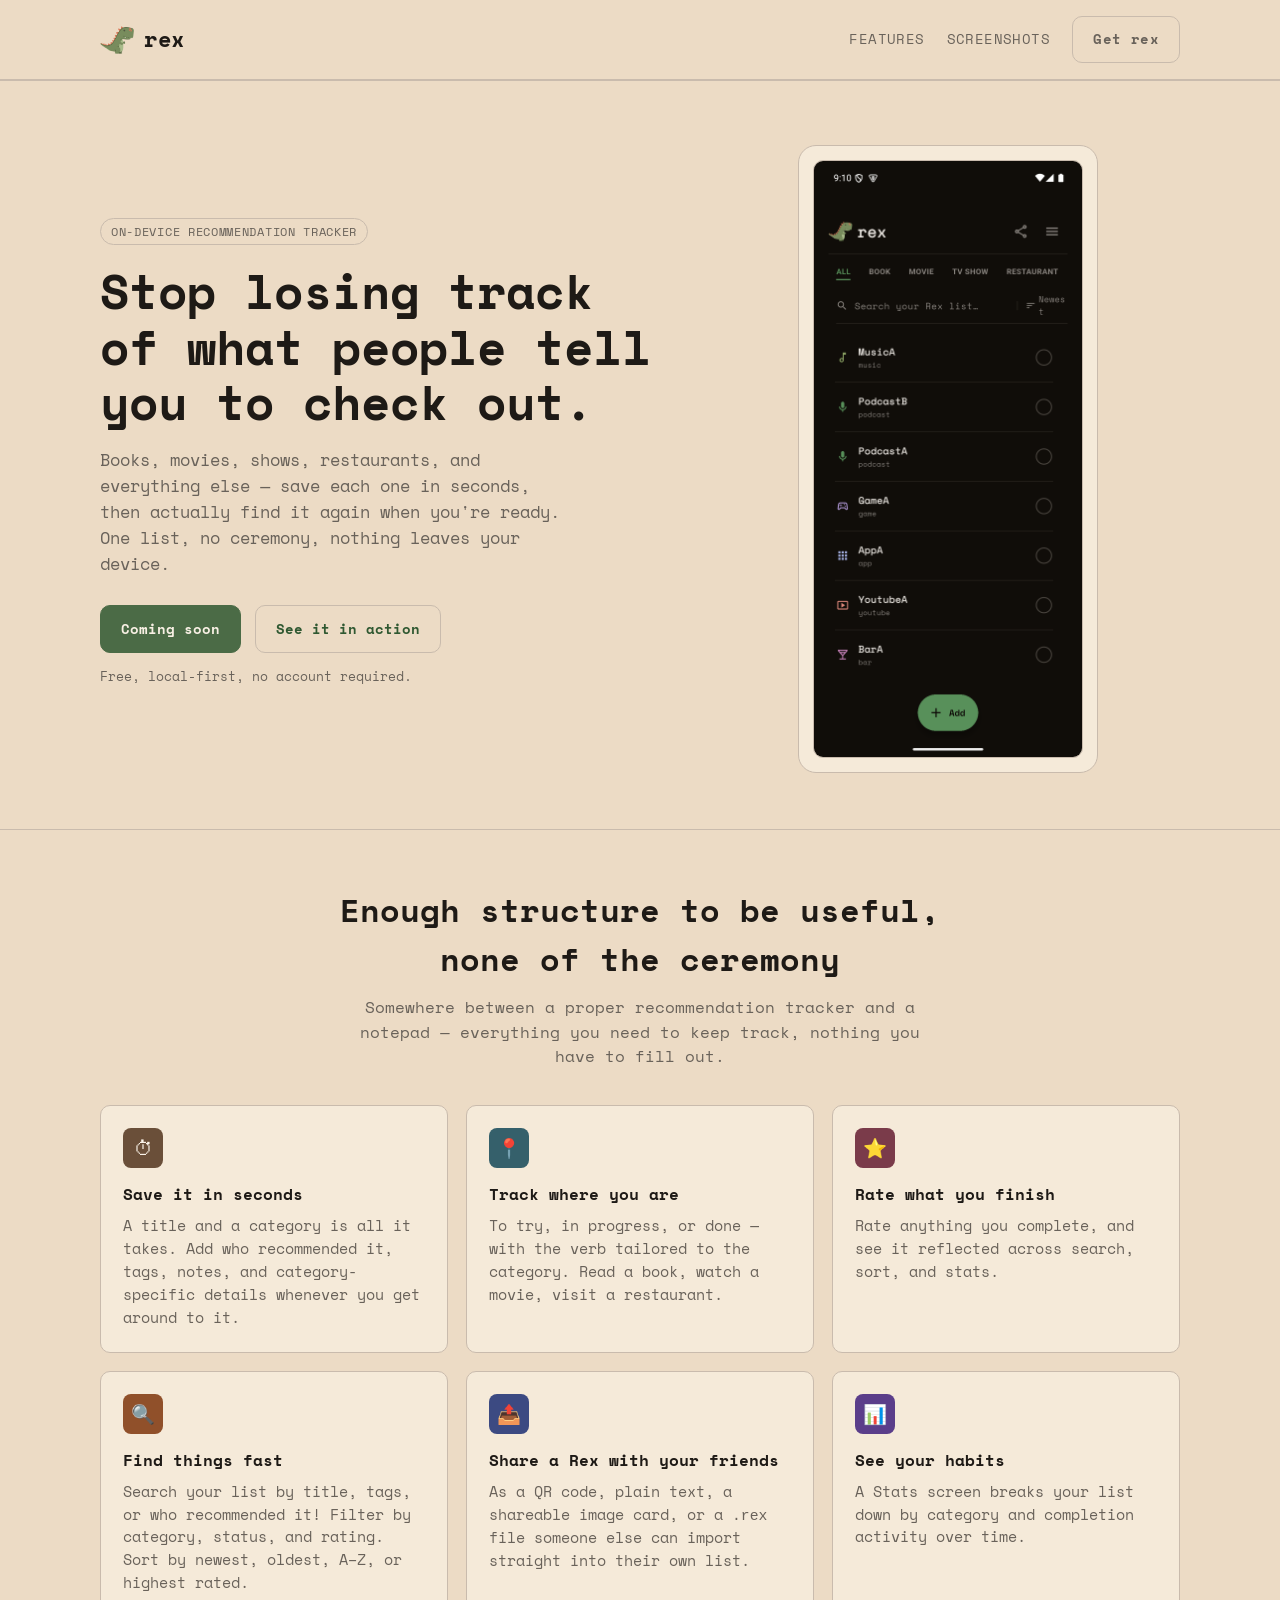
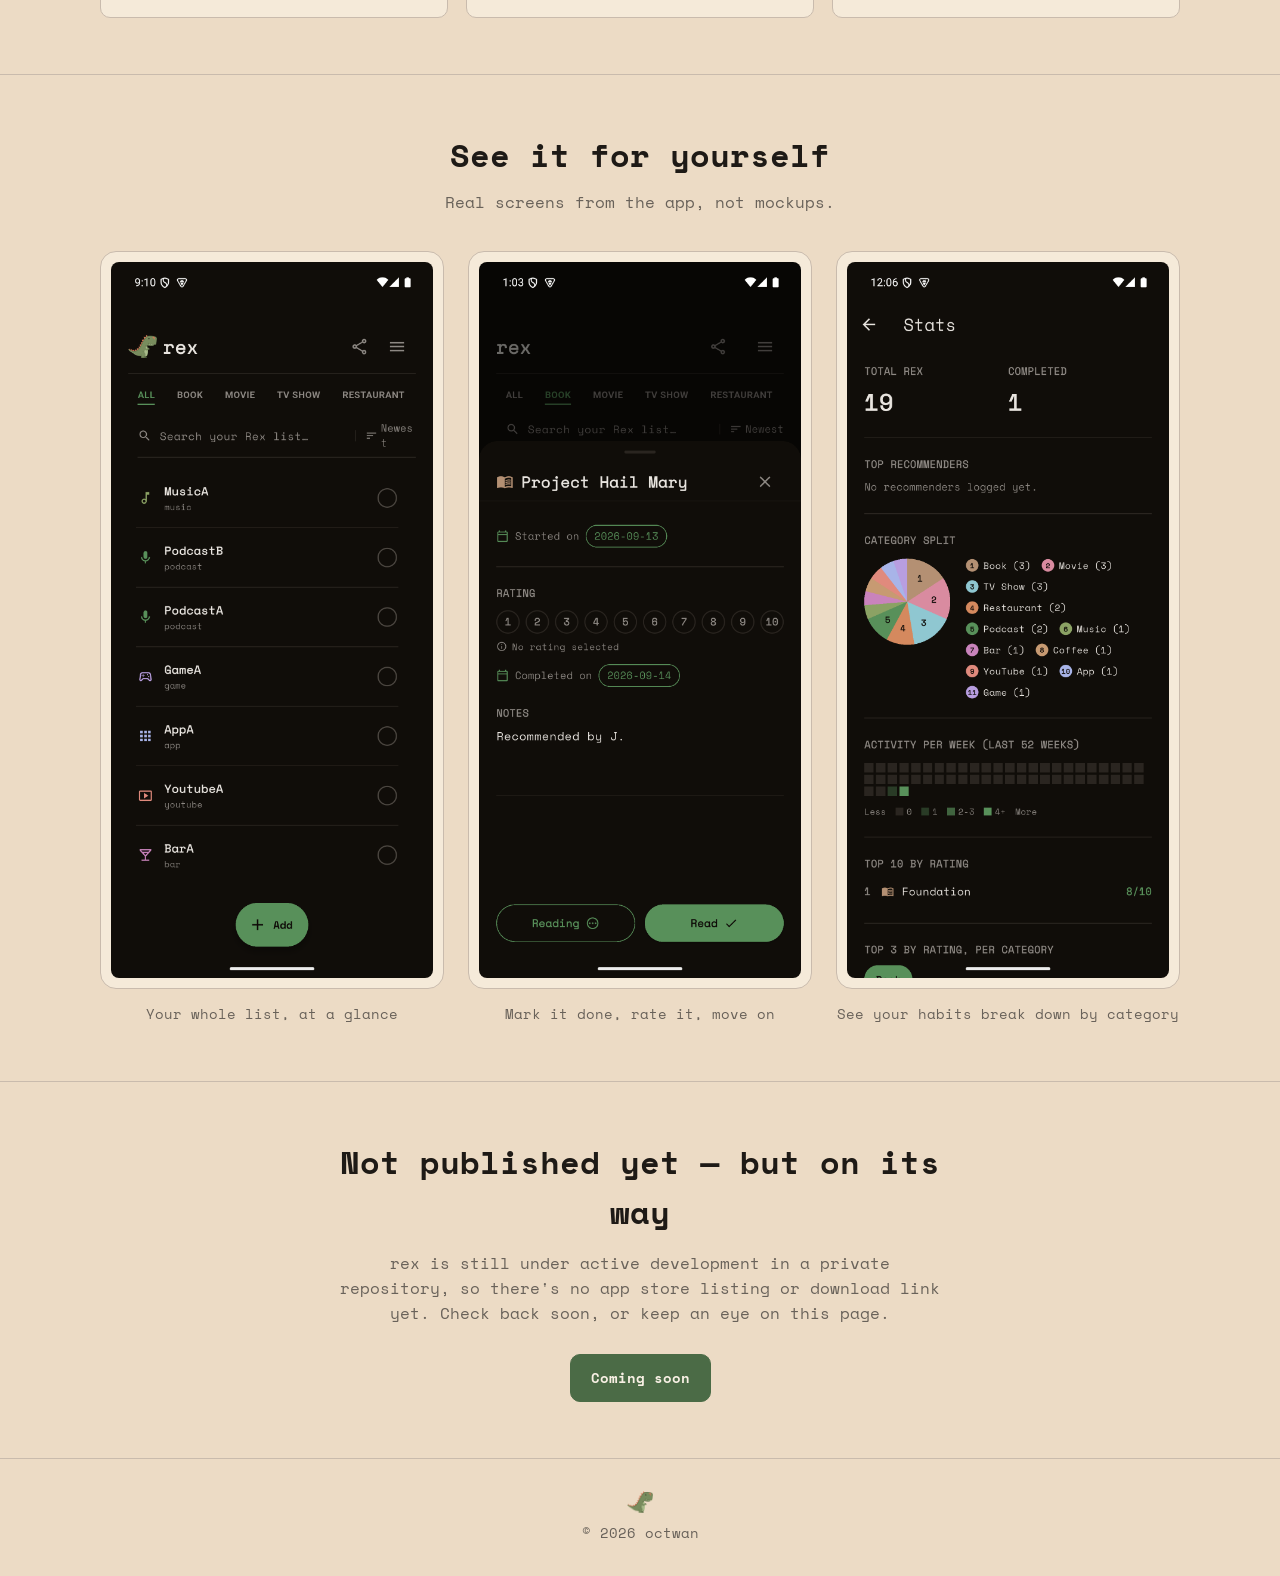
==== index.html @ b7caf467 "Update from https://github.com/octwan/rexapp/commit/d69e22f4ffe2580afe4cf7646012cb896236a8d9" ====
<!DOCTYPE html>
<html lang="en">
<head>
  <meta charset="UTF-8" />
  <meta name="viewport" content="width=device-width, initial-scale=1.0" />
  <title>rex — track what people tell you to check out</title>
  <meta
    name="description"
    content="rex is a local-first list for the books, movies, shows, restaurants, and everything else people recommend to you — before you forget them."
  />
  <link rel="icon" type="image/png" href="assets/branding/favicon.png" />
  <link rel="preconnect" href="https://fonts.googleapis.com" />
  <link rel="preconnect" href="https://fonts.gstatic.com" crossorigin />
  <link
    href="https://fonts.googleapis.com/css2?family=Space+Mono:wght@400;700&display=swap"
    rel="stylesheet"
  />
  <link rel="stylesheet" href="styles.css" />
</head>
<body>
  <header class="site-header">
    <div class="wrap">
      <a class="brand" href="#top">
        <img src="assets/branding/rex_mark.png" alt="rex mascot" />
        <span>rex</span>
      </a>
      <nav class="site-nav" aria-label="Primary">
        <a href="#features">Features</a>
        <a href="#screenshots">Screenshots</a>
        <a class="btn btn-secondary" href="#get-rex">Get rex</a>
      </nav>
    </div>
  </header>

  <main id="top">
    <section class="hero">
      <div class="wrap">
        <div class="hero-copy">
          <span class="pill">On-device recommendation tracker</span>
          <h1>Stop losing track of what people tell you to check out.</h1>
          <p class="subhead">
            Books, movies, shows, restaurants, and everything else — save
            each one in seconds, then actually find it again when you're
            ready. One list, no ceremony, nothing leaves your device.
          </p>
          <div class="hero-actions">
            <!-- TODO: link to app store listing / GitHub release once published -->
            <a class="btn btn-primary" href="#get-rex" aria-disabled="true">
              Coming soon
            </a>
            <a class="btn btn-secondary" href="#screenshots">See it in action</a>
          </div>
          <p class="hero-note">Free, local-first, no account required.</p>
        </div>
        <div class="hero-frame">
          <img
            src="assets/screenshots/2026-09-14-brand-mark-main-view.png"
            alt="rex's main list view, showing saved recommendations grouped with category icons and a status toggle for each"
          />
        </div>
      </div>
    </section>

    <section id="features">
      <div class="wrap">
        <div class="section-head">
          <h2>Enough structure to be useful, none of the ceremony</h2>
          <p>
            Somewhere between a proper recommendation tracker and a
            notepad — everything you need to keep track, nothing you have
            to fill out.
          </p>
        </div>
        <div class="feature-grid">
          <div class="feature-card">
            <div class="feature-icon" style="background: var(--cat-book);">⏱</div>
            <h3>Save it in seconds</h3>
            <p>
              A title and a category is all it takes. Add who recommended
              it, tags, notes, and category-specific details whenever you
              get around to it.
            </p>
          </div>
          <div class="feature-card">
            <div class="feature-icon" style="background: var(--cat-tvshow);">📍</div>
            <h3>Track where you are</h3>
            <p>
              To try, in progress, or done — with the verb tailored to the
              category. Read a book, watch a movie, visit a restaurant.
            </p>
          </div>
          <div class="feature-card">
            <div class="feature-icon" style="background: var(--cat-movie);">⭐</div>
            <h3>Rate what you finish</h3>
            <p>
              Rate anything you complete, and see it reflected across
              search, sort, and stats.
            </p>
          </div>
          <div class="feature-card">
            <div class="feature-icon" style="background: var(--cat-restaurant);">🔍</div>
            <h3>Find things fast</h3>
            <p>
              Search your list by title, tags, or who recommended it! Filter by category, status, and rating. Sort by newest,
              oldest, A–Z, or highest rated.
            </p>
          </div>
          <div class="feature-card">
            <div class="feature-icon" style="background: var(--cat-app);">📤</div>
            <h3>Share a Rex with your friends</h3>
            <p>
              As a QR code, plain text, a shareable image card, or a
              <code>.rex</code> file someone else can import straight into
              their own list.
            </p>
          </div>
          <div class="feature-card">
            <div class="feature-icon" style="background: var(--cat-game);">📊</div>
            <h3>See your habits</h3>
            <p>
              A Stats screen breaks your list down by category and
              completion activity over time.
            </p>
          </div>
        </div>
      </div>
    </section>

    <section id="screenshots">
      <div class="wrap">
        <div class="section-head">
          <h2>See it for yourself</h2>
          <p>Real screens from the app, not mockups.</p>
        </div>
        <div class="screenshot-grid">
          <div class="screenshot-card">
            <div class="screenshot-frame">
              <img
                src="assets/screenshots/2026-09-14-brand-mark-main-view.png"
                alt="The main list view: recommendations grouped by category with quick status toggles"
              />
            </div>
            <p>Your whole list, at a glance</p>
          </div>
          <div class="screenshot-card">
            <div class="screenshot-frame">
              <img
                src="assets/screenshots/2026-09-14-status-transition-sheet.png"
                alt="Marking a book as read, with a start date, rating, completion date, and notes"
              />
            </div>
            <p>Mark it done, rate it, move on</p>
          </div>
          <div class="screenshot-card">
            <div class="screenshot-frame">
              <img
                src="assets/screenshots/2026-09-14-stats-category-split-numbered.png"
                alt="The Stats screen: totals, a category-split donut chart, and top-rated entries"
              />
            </div>
            <p>See your habits break down by category</p>
          </div>
        </div>
      </div>
    </section>

    <section id="get-rex" class="cta">
      <div class="wrap">
        <h2>Not published yet — but on its way</h2>
        <p>
          rex is still under active development in a private repository, so
          there's no app store listing or download link yet. Check back
          soon, or keep an eye on this page.
        </p>
        <div class="cta-actions">
          <!-- TODO: link to app store listing / GitHub release once published -->
          <a class="btn btn-primary" href="#get-rex" aria-disabled="true">
            Coming soon
          </a>
        </div>
      </div>
    </section>
  </main>

  <footer class="site-footer">
    <div class="wrap">
      <img src="assets/branding/rex_mark.png" alt="rex mascot" />
      <p>&copy; 2026 octwan</p>
    </div>
  </footer>
</body>
</html>
---- styles.css ----
/* rex landing page styles
   Design tokens are pulled straight from lib/core/theme/app_colors.dart
   (the "Beige" light palette and the "Charcoal" dark palette) so this page
   stays visually consistent with the app itself. See index.html for the
   content structure. */

:root {
  /* Beige (light) palette */
  --background: #ecdbc5;
  --surface: #f5ead9;
  --divider: #c9bbad;
  --text-primary: #1e1a16;
  --text-muted: #69625a;
  --accent: #2f5831;
  --on-accent: #fbf4ea;

  /* A few category colors from RexColors, used only as small decorative
     accents on feature-card icons - never for body text - to echo the
     app's own colorful category chips without inventing a new palette. */
  --cat-book: #6a4f39;
  --cat-restaurant: #90502a;
  --cat-movie: #7a3b4a;
  --cat-tvshow: #35606b;
  --cat-app: #3c4a82;
  --cat-game: #5b3e8a;

  --radius: 10px;
  --border-width: 1.5px;
  --max-width: 1120px;
}

@media (prefers-color-scheme: dark) {
  :root {
    /* Charcoal (default dark) palette */
    --background: #100d09;
    --surface: #17130e;
    --divider: #2a2520;
    --text-primary: #e8e4df;
    --text-muted: #8d8883;
    --accent: #58905a;
    --on-accent: #0e0a07;

    --cat-book: #b49073;
    --cat-restaurant: #d5895e;
    --cat-movie: #d98ba0;
    --cat-tvshow: #8fc7d1;
    --cat-app: #a8b4e8;
    --cat-game: #b89ee0;
  }
}

* {
  box-sizing: border-box;
}

html {
  color-scheme: light dark;
}

body {
  margin: 0;
  background: var(--background);
  color: var(--text-primary);
  font-family: 'Space Mono', 'JetBrains Mono', 'Courier New', monospace;
  line-height: 1.55;
  -webkit-font-smoothing: antialiased;
}

img {
  max-width: 100%;
  display: block;
}

a {
  color: var(--accent);
}

.wrap {
  max-width: var(--max-width);
  margin: 0 auto;
  padding: 0 20px;
}

/* ---------- Header ---------- */

.site-header {
  border-bottom: var(--border-width) solid var(--divider);
}

.site-header .wrap {
  display: flex;
  align-items: center;
  justify-content: space-between;
  gap: 16px;
  padding-top: 16px;
  padding-bottom: 16px;
}

.brand {
  display: flex;
  align-items: center;
  gap: 10px;
  text-decoration: none;
  color: var(--text-primary);
}

.brand img {
  height: 28px;
  width: auto;
}

.brand span {
  font-weight: 700;
  font-size: 1.35rem;
  letter-spacing: 0.02em;
}

.site-nav {
  display: flex;
  align-items: center;
  gap: 22px;
}

.site-nav a {
  color: var(--text-muted);
  text-decoration: none;
  font-size: 0.85rem;
  letter-spacing: 0.03em;
  text-transform: uppercase;
}

.site-nav a:hover {
  color: var(--accent);
}

.site-nav .btn {
  text-transform: none;
}

/* ---------- Buttons ---------- */

.btn {
  display: inline-flex;
  align-items: center;
  gap: 8px;
  padding: 12px 20px;
  border-radius: var(--radius);
  border: var(--border-width) solid var(--accent);
  font-family: inherit;
  font-size: 0.9rem;
  font-weight: 700;
  text-decoration: none;
  cursor: default;
  white-space: nowrap;
}

.btn-primary {
  background: var(--accent);
  color: var(--on-accent);
}

.btn-secondary {
  background: transparent;
  color: var(--accent);
  border-color: var(--divider);
}

.btn-secondary:hover {
  border-color: var(--accent);
}

.btn[aria-disabled='true'] {
  opacity: 0.85;
}

.pill {
  display: inline-block;
  padding: 4px 10px;
  border-radius: 999px;
  border: var(--border-width) solid var(--divider);
  font-size: 0.72rem;
  letter-spacing: 0.06em;
  text-transform: uppercase;
  color: var(--text-muted);
}

/* ---------- Hero ---------- */

.hero {
  padding: 64px 0 56px;
}

.hero .wrap {
  display: grid;
  grid-template-columns: 1.1fr 0.9fr;
  gap: 48px;
  align-items: center;
}

.hero-copy .pill {
  margin-bottom: 18px;
}

.hero h1 {
  font-size: clamp(2rem, 4.2vw, 3rem);
  line-height: 1.15;
  margin: 0 0 18px;
}

.hero p.subhead {
  font-size: 1.05rem;
  color: var(--text-muted);
  max-width: 46ch;
  margin: 0 0 28px;
}

.hero-actions {
  display: flex;
  flex-wrap: wrap;
  gap: 14px;
  margin-bottom: 14px;
}

.hero-note {
  font-size: 0.8rem;
  color: var(--text-muted);
}

.hero-frame {
  border: var(--border-width) solid var(--divider);
  border-radius: 18px;
  background: var(--surface);
  padding: 14px;
  justify-self: center;
  max-width: 300px;
}

.hero-frame img {
  border-radius: 10px;
  border: var(--border-width) solid var(--divider);
}

/* ---------- Sections ---------- */

section {
  padding: 56px 0;
  border-top: var(--border-width) solid var(--divider);
}

.section-head {
  max-width: 60ch;
  margin: 0 auto 36px;
  text-align: center;
}

.section-head h2 {
  font-size: clamp(1.5rem, 3vw, 2rem);
  margin: 0 0 10px;
}

.section-head p {
  color: var(--text-muted);
  margin: 0;
}

/* ---------- Features ---------- */

.feature-grid {
  display: grid;
  grid-template-columns: repeat(3, 1fr);
  gap: 18px;
}

.feature-card {
  border: var(--border-width) solid var(--divider);
  border-radius: var(--radius);
  background: var(--surface);
  padding: 22px;
}

.feature-icon {
  width: 40px;
  height: 40px;
  border-radius: 8px;
  display: flex;
  align-items: center;
  justify-content: center;
  font-size: 1.2rem;
  margin-bottom: 14px;
  color: var(--on-accent);
}

.feature-card h3 {
  margin: 0 0 8px;
  font-size: 1.02rem;
}

.feature-card p {
  margin: 0;
  color: var(--text-muted);
  font-size: 0.92rem;
}

/* ---------- Screenshots ---------- */

.screenshot-grid {
  display: grid;
  grid-template-columns: repeat(3, 1fr);
  gap: 24px;
}

.screenshot-card {
  text-align: center;
}

.screenshot-frame {
  border: var(--border-width) solid var(--divider);
  border-radius: 16px;
  background: var(--surface);
  padding: 10px;
  margin-bottom: 14px;
}

.screenshot-frame img {
  border-radius: 8px;
}

.screenshot-card p {
  margin: 0;
  color: var(--text-muted);
  font-size: 0.9rem;
}

/* ---------- CTA ---------- */

.cta {
  text-align: center;
}

.cta .wrap {
  max-width: 640px;
}

.cta h2 {
  font-size: clamp(1.5rem, 3vw, 2rem);
  margin: 0 0 14px;
}

.cta p {
  color: var(--text-muted);
  margin: 0 0 28px;
}

.cta-actions {
  display: flex;
  justify-content: center;
  flex-wrap: wrap;
  gap: 14px;
}

/* ---------- Footer ---------- */

.site-footer {
  border-top: var(--border-width) solid var(--divider);
  padding: 32px 0;
  text-align: center;
}

.site-footer img {
  height: 22px;
  margin: 0 auto 10px;
}

.site-footer p {
  margin: 0;
  color: var(--text-muted);
  font-size: 0.85rem;
}

/* ---------- Responsive ---------- */

@media (max-width: 900px) {
  .hero .wrap {
    grid-template-columns: 1fr;
  }

  .hero-frame {
    justify-self: start;
    order: -1;
  }

  .feature-grid {
    grid-template-columns: repeat(2, 1fr);
  }

  .screenshot-grid {
    grid-template-columns: repeat(2, 1fr);
  }
}

@media (max-width: 640px) {
  .site-nav {
    gap: 14px;
  }

  .site-nav a:not(.btn) {
    display: none;
  }

  .hero {
    padding: 40px 0 36px;
  }

  .hero-frame {
    max-width: 220px;
  }

  section {
    padding: 40px 0;
  }

  .feature-grid {
    grid-template-columns: 1fr;
  }

  .screenshot-grid {
    grid-template-columns: 1fr;
    max-width: 280px;
    margin: 0 auto;
  }
}
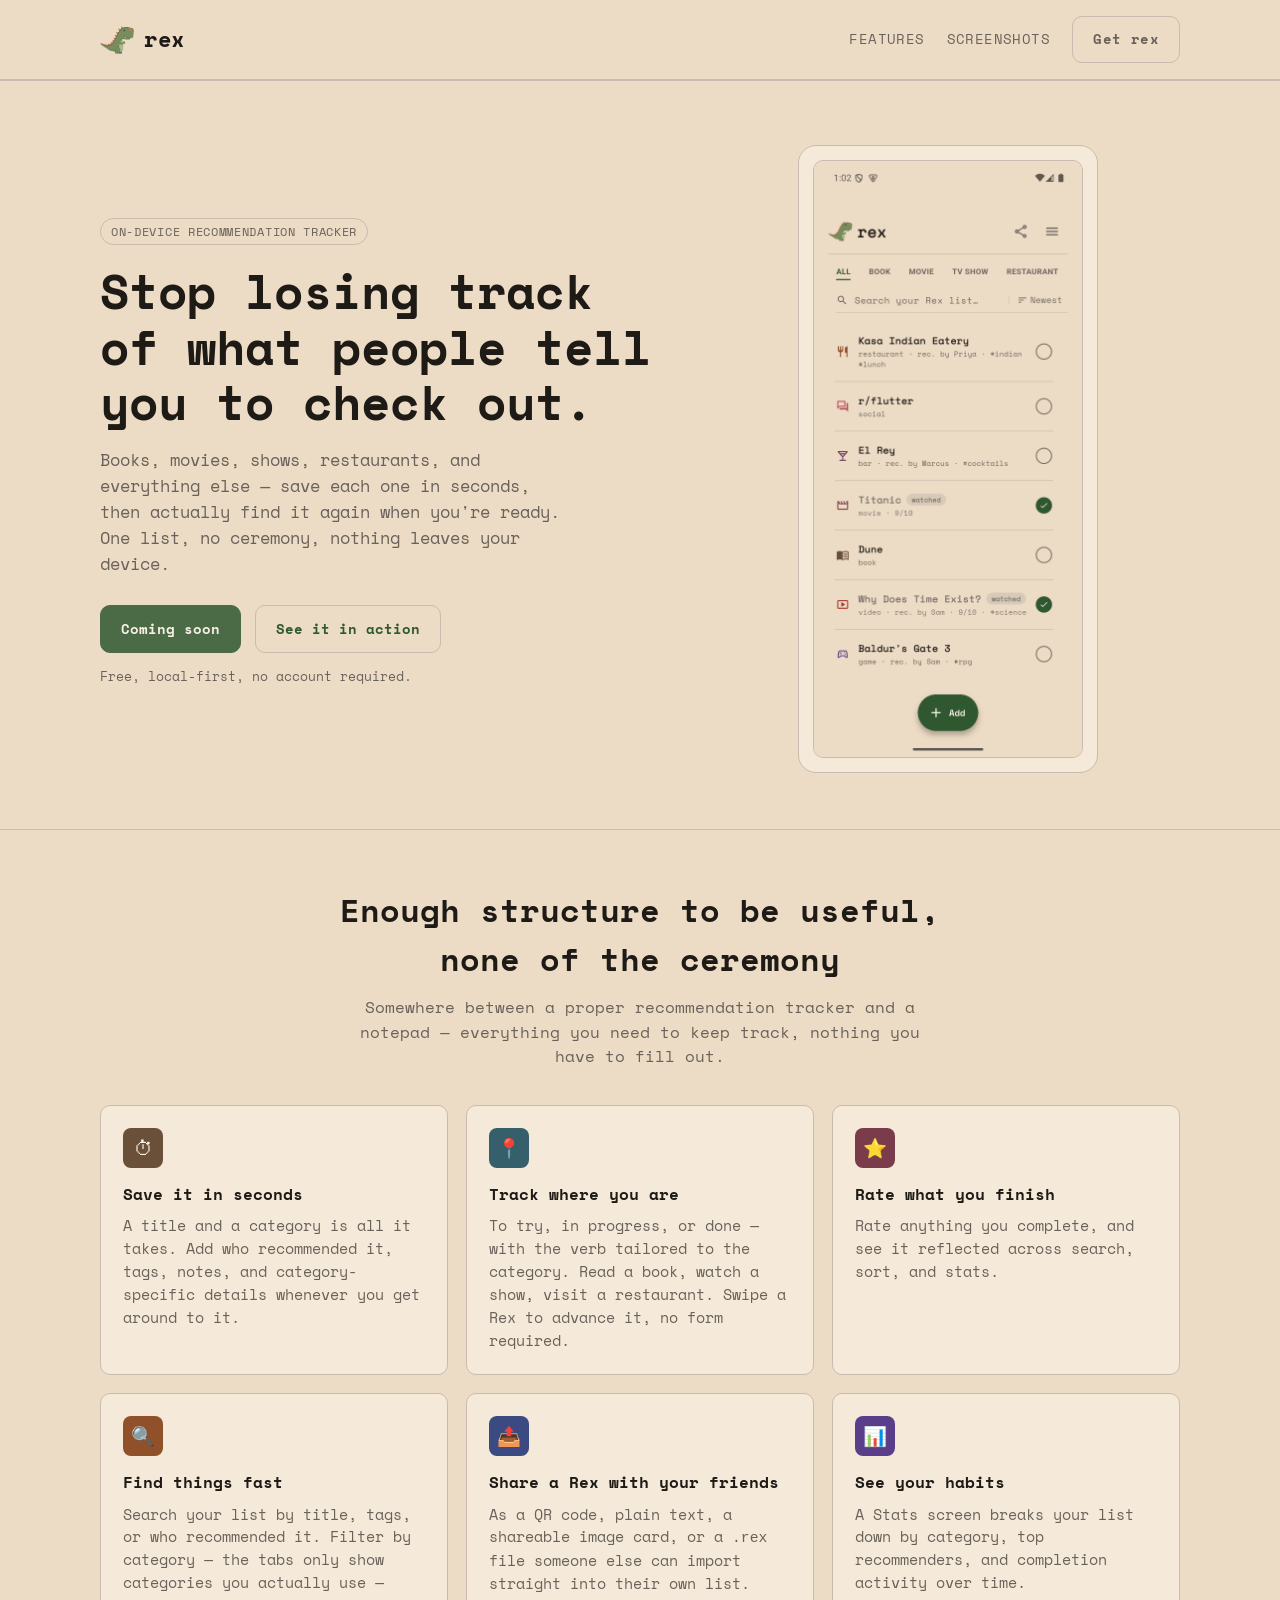
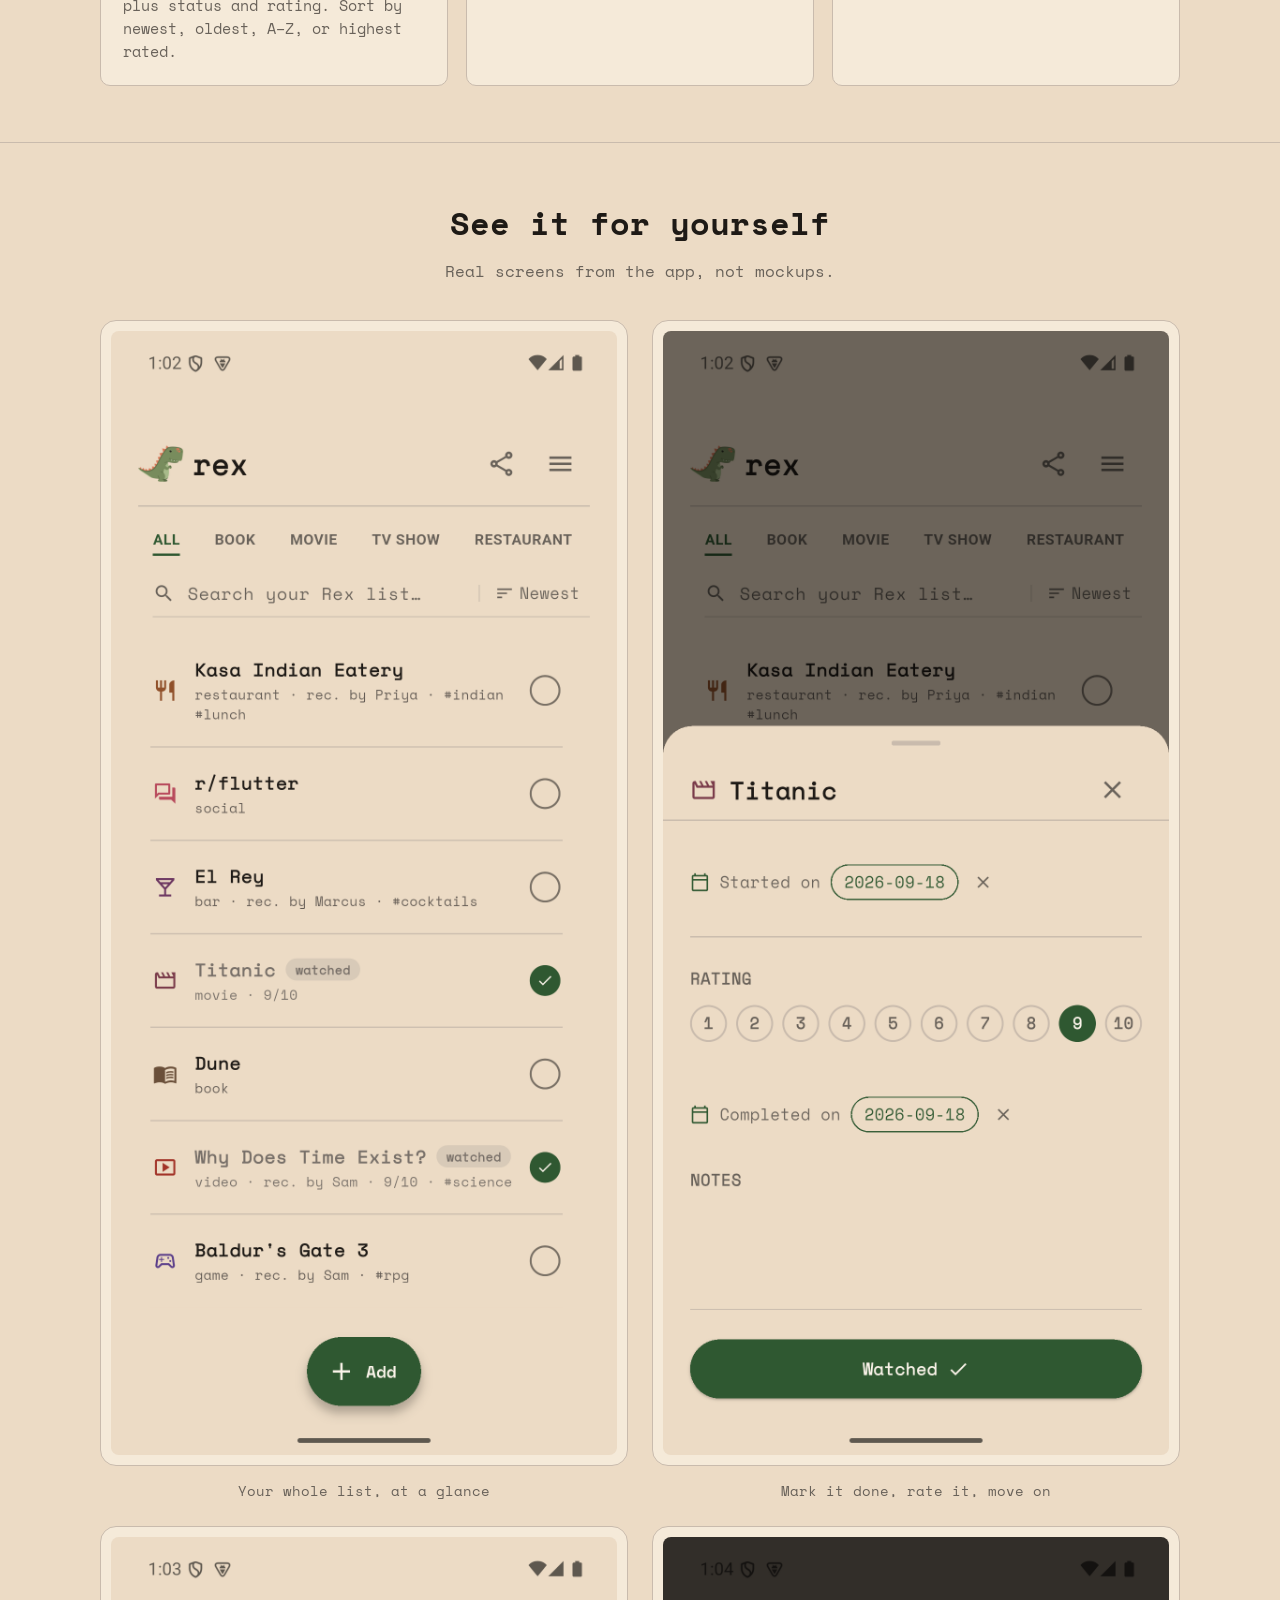
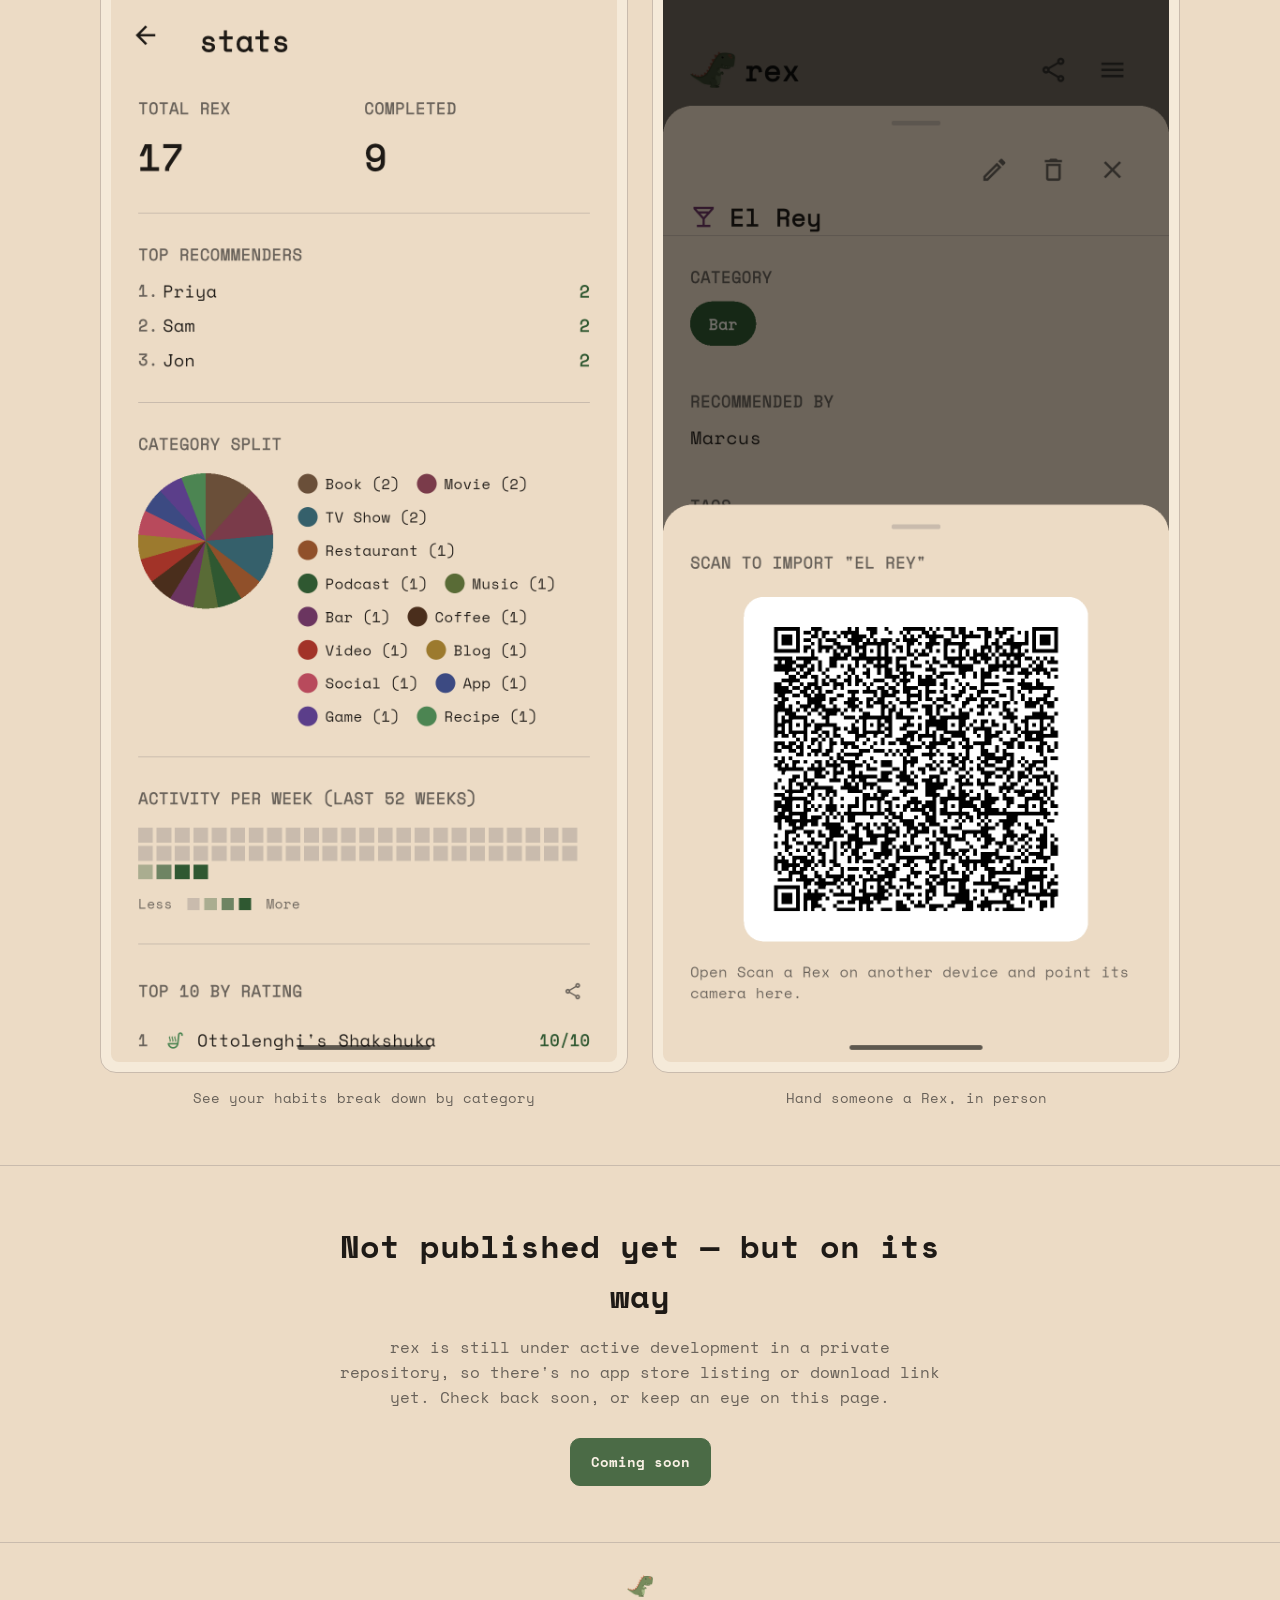
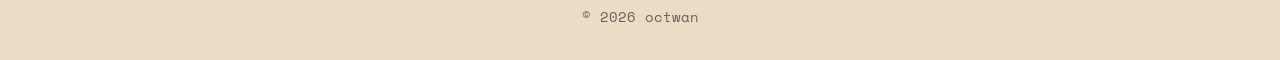
==== commit d448f6d6: "Update from https://github.com/octwan/rexapp/commit/c9ade41f986da8230224ac96eafbb87fa531fdea" ====
--- a/index.html
+++ b/index.html
@@ -54,8 +54,8 @@
         </div>
         <div class="hero-frame">
           <img
-            src="assets/screenshots/2026-09-14-brand-mark-main-view.png"
-            alt="rex's main list view, showing saved recommendations grouped with category icons and a status toggle for each"
+            src="assets/screenshots/2026-09-18-main-list-view.png"
+            alt="rex's main list view, showing saved recommendations across categories with tags, ratings, and a status toggle for each"
           />
         </div>
       </div>
@@ -86,7 +86,8 @@
             <h3>Track where you are</h3>
             <p>
               To try, in progress, or done — with the verb tailored to the
-              category. Read a book, watch a movie, visit a restaurant.
+              category. Read a book, watch a show, visit a restaurant. Swipe
+              a Rex to advance it, no form required.
             </p>
           </div>
           <div class="feature-card">
@@ -101,7 +102,9 @@
             <div class="feature-icon" style="background: var(--cat-restaurant);">🔍</div>
             <h3>Find things fast</h3>
             <p>
-              Search your list by title, tags, or who recommended it! Filter by category, status, and rating. Sort by newest,
+              Search your list by title, tags, or who recommended it.
+              Filter by category — the tabs only show categories you
+              actually use — plus status and rating. Sort by newest,
               oldest, A–Z, or highest rated.
             </p>
           </div>
@@ -118,8 +121,8 @@
             <div class="feature-icon" style="background: var(--cat-game);">📊</div>
             <h3>See your habits</h3>
             <p>
-              A Stats screen breaks your list down by category and
-              completion activity over time.
+              A Stats screen breaks your list down by category, top
+              recommenders, and completion activity over time.
             </p>
           </div>
         </div>
@@ -136,8 +139,8 @@
           <div class="screenshot-card">
             <div class="screenshot-frame">
               <img
-                src="assets/screenshots/2026-09-14-brand-mark-main-view.png"
-                alt="The main list view: recommendations grouped by category with quick status toggles"
+                src="assets/screenshots/2026-09-18-main-list-view.png"
+                alt="The main list view: recommendations across categories with tags, ratings, and quick status toggles"
               />
             </div>
             <p>Your whole list, at a glance</p>
@@ -145,8 +148,8 @@
           <div class="screenshot-card">
             <div class="screenshot-frame">
               <img
-                src="assets/screenshots/2026-09-14-status-transition-sheet.png"
-                alt="Marking a book as read, with a start date, rating, completion date, and notes"
+                src="assets/screenshots/2026-09-18-status-transition-sheet.png"
+                alt="Marking a movie as watched, with a start date, rating, completion date, and notes"
               />
             </div>
             <p>Mark it done, rate it, move on</p>
@@ -154,11 +157,20 @@
           <div class="screenshot-card">
             <div class="screenshot-frame">
               <img
-                src="assets/screenshots/2026-09-14-stats-category-split-numbered.png"
-                alt="The Stats screen: totals, a category-split donut chart, and top-rated entries"
+                src="assets/screenshots/2026-09-18-stats-category-split.png"
+                alt="The Stats screen: totals, top recommenders, a category-split donut chart, and an activity heatmap"
               />
             </div>
             <p>See your habits break down by category</p>
+          </div>
+          <div class="screenshot-card">
+            <div class="screenshot-frame">
+              <img
+                src="assets/screenshots/2026-09-18-qr-share.png"
+                alt="A QR code generated for a single Rex, ready to be scanned and imported on another device"
+              />
+            </div>
+            <p>Hand someone a Rex, in person</p>
           </div>
         </div>
       </div>
--- a/styles.css
+++ b/styles.css
@@ -305,7 +305,7 @@
 
 .screenshot-grid {
   display: grid;
-  grid-template-columns: repeat(3, 1fr);
+  grid-template-columns: repeat(2, 1fr);
   gap: 24px;
 }
 
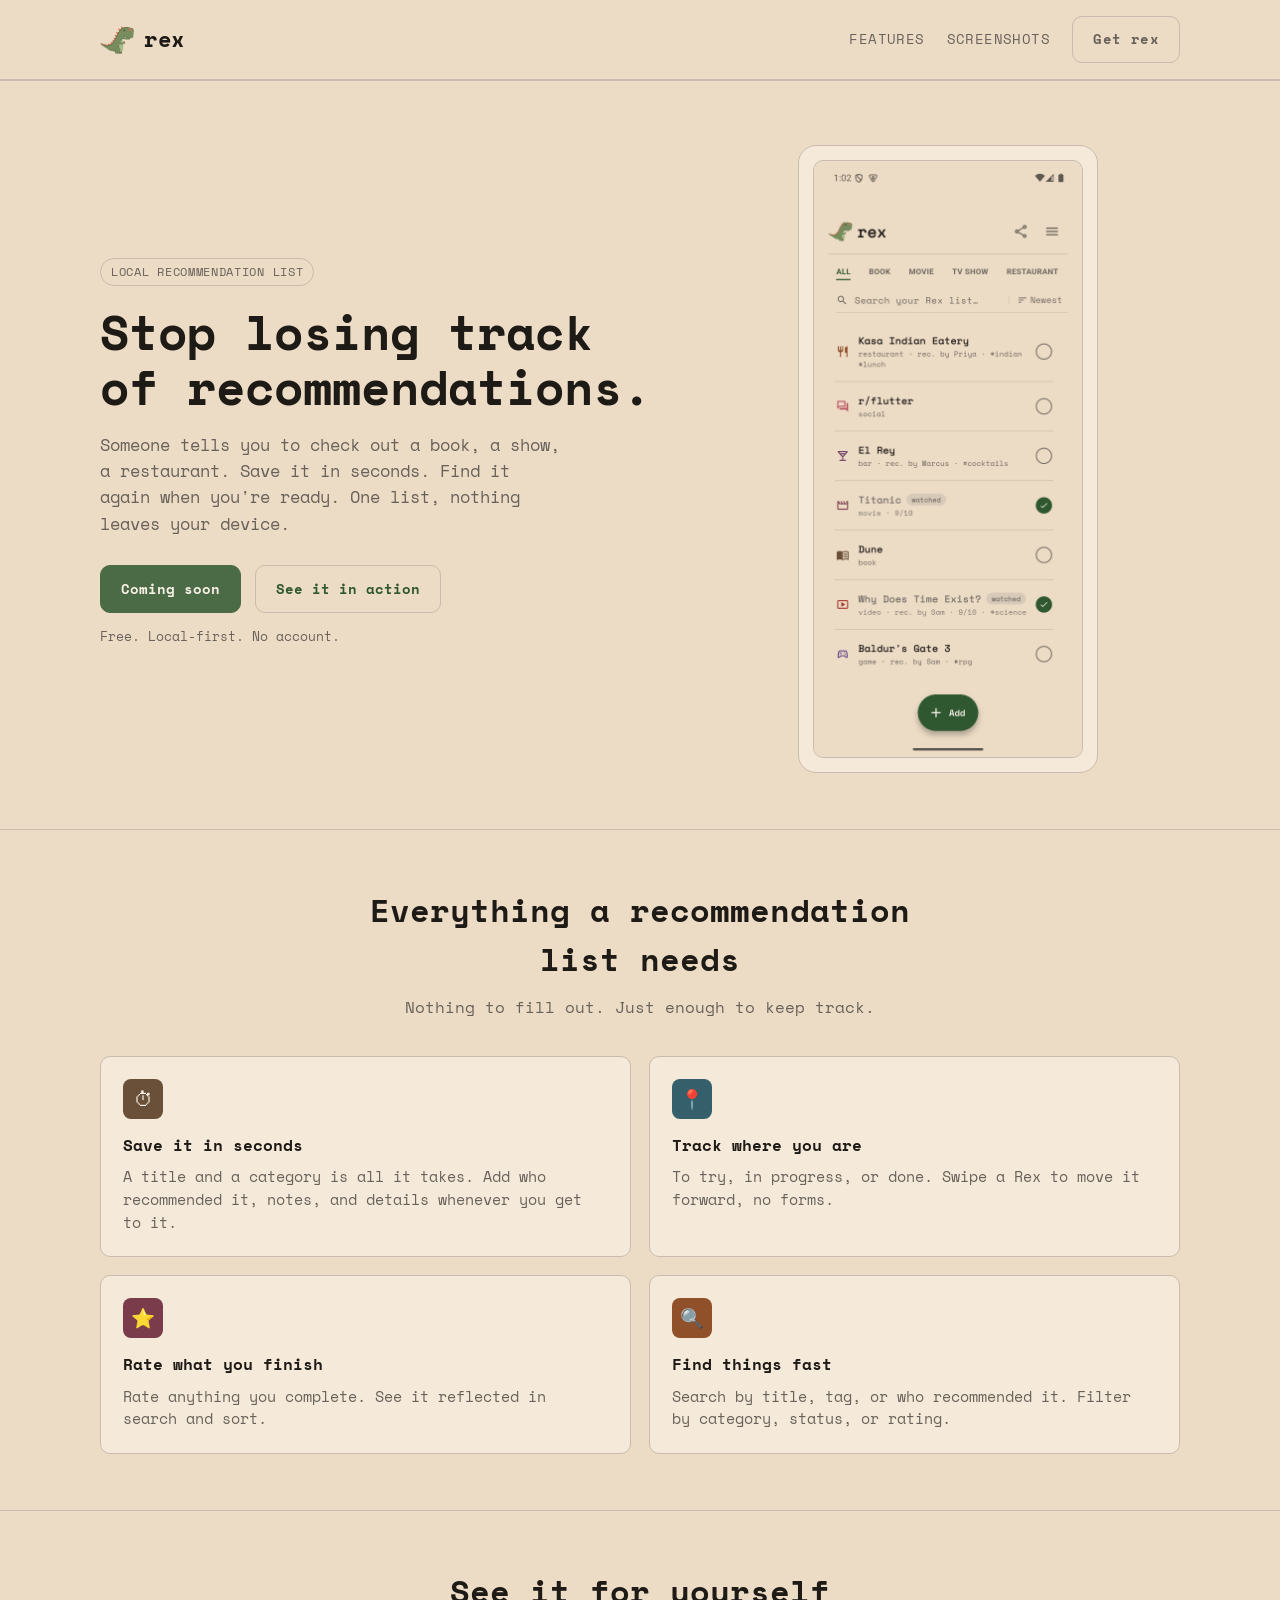
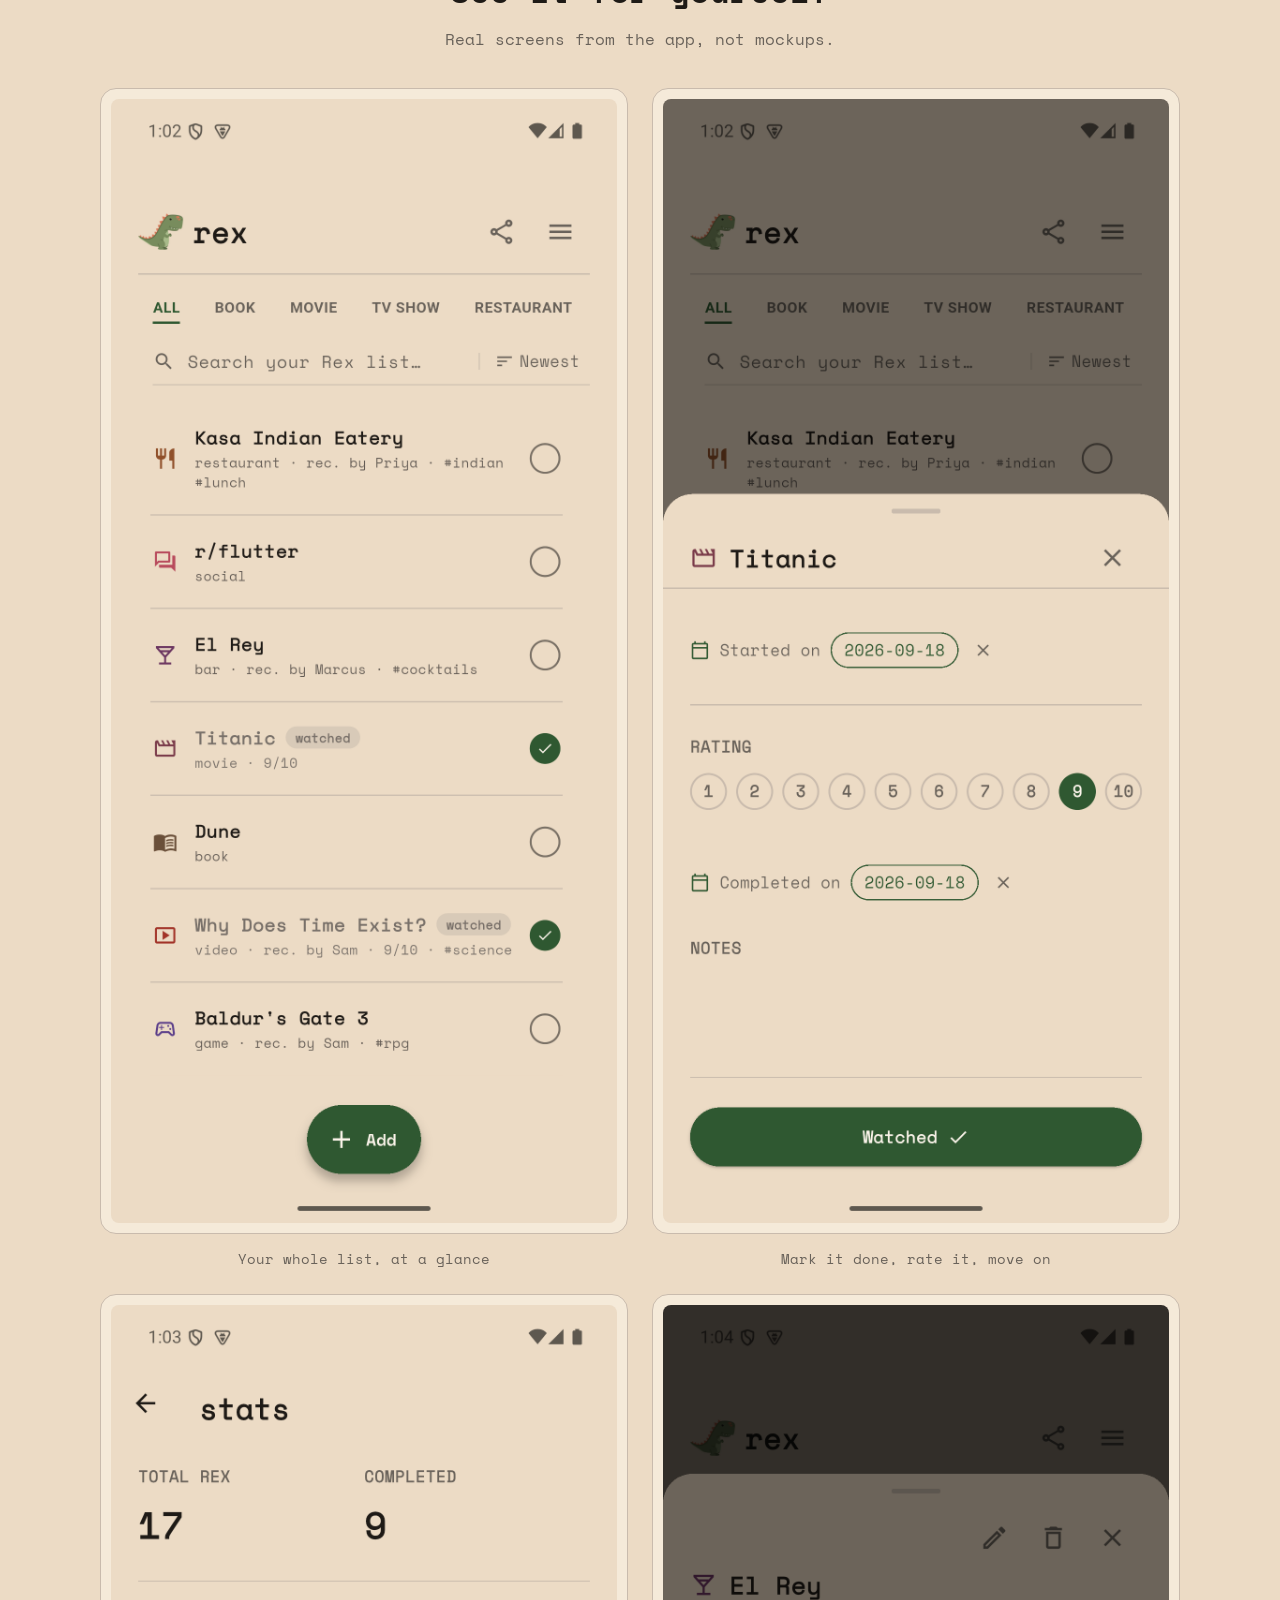
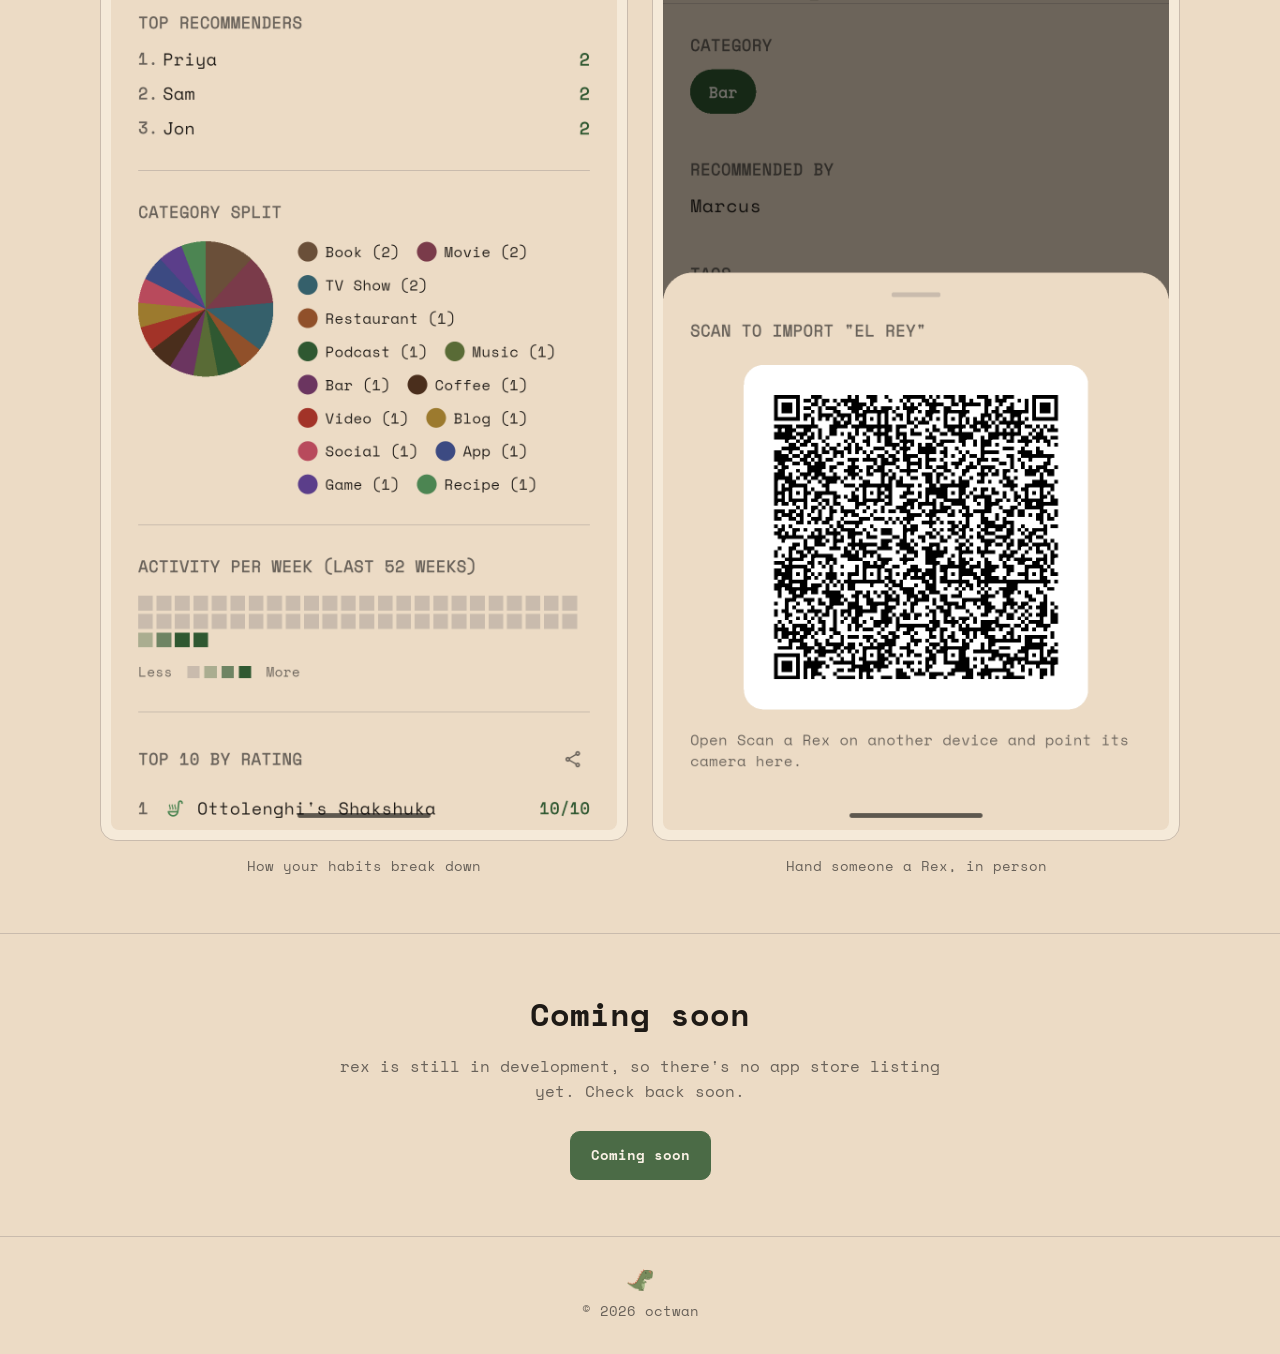
==== commit cc75c5f2: "Update from https://github.com/octwan/rexapp/commit/0f01f01a76233a1e608e4705be3692eb78aea556" ====
--- a/index.html
+++ b/index.html
@@ -3,10 +3,10 @@
 <head>
   <meta charset="UTF-8" />
   <meta name="viewport" content="width=device-width, initial-scale=1.0" />
-  <title>rex — track what people tell you to check out</title>
+  <title>rex - a list for what people tell you to check out</title>
   <meta
     name="description"
-    content="rex is a local-first list for the books, movies, shows, restaurants, and everything else people recommend to you — before you forget them."
+    content="A local list for the books, movies, shows, and restaurants people recommend to you. No account. Nothing leaves your device."
   />
   <link rel="icon" type="image/png" href="assets/branding/favicon.png" />
   <link rel="preconnect" href="https://fonts.googleapis.com" />
@@ -36,12 +36,12 @@
     <section class="hero">
       <div class="wrap">
         <div class="hero-copy">
-          <span class="pill">On-device recommendation tracker</span>
-          <h1>Stop losing track of what people tell you to check out.</h1>
+          <span class="pill">Local recommendation list</span>
+          <h1>Stop losing track of recommendations.</h1>
           <p class="subhead">
-            Books, movies, shows, restaurants, and everything else — save
-            each one in seconds, then actually find it again when you're
-            ready. One list, no ceremony, nothing leaves your device.
+            Someone tells you to check out a book, a show, a restaurant.
+            Save it in seconds. Find it again when you're ready. One list,
+            nothing leaves your device.
           </p>
           <div class="hero-actions">
             <!-- TODO: link to app store listing / GitHub release once published -->
@@ -50,7 +50,7 @@
             </a>
             <a class="btn btn-secondary" href="#screenshots">See it in action</a>
           </div>
-          <p class="hero-note">Free, local-first, no account required.</p>
+          <p class="hero-note">Free. Local-first. No account.</p>
         </div>
         <div class="hero-frame">
           <img
@@ -64,11 +64,9 @@
     <section id="features">
       <div class="wrap">
         <div class="section-head">
-          <h2>Enough structure to be useful, none of the ceremony</h2>
+          <h2>Everything a recommendation list needs</h2>
           <p>
-            Somewhere between a proper recommendation tracker and a
-            notepad — everything you need to keep track, nothing you have
-            to fill out.
+            Nothing to fill out. Just enough to keep track.
           </p>
         </div>
         <div class="feature-grid">
@@ -77,52 +75,31 @@
             <h3>Save it in seconds</h3>
             <p>
               A title and a category is all it takes. Add who recommended
-              it, tags, notes, and category-specific details whenever you
-              get around to it.
+              it, notes, and details whenever you get to it.
             </p>
           </div>
           <div class="feature-card">
             <div class="feature-icon" style="background: var(--cat-tvshow);">📍</div>
             <h3>Track where you are</h3>
             <p>
-              To try, in progress, or done — with the verb tailored to the
-              category. Read a book, watch a show, visit a restaurant. Swipe
-              a Rex to advance it, no form required.
+              To try, in progress, or done. Swipe a Rex to move it forward,
+              no forms.
             </p>
           </div>
           <div class="feature-card">
             <div class="feature-icon" style="background: var(--cat-movie);">⭐</div>
             <h3>Rate what you finish</h3>
             <p>
-              Rate anything you complete, and see it reflected across
-              search, sort, and stats.
+              Rate anything you complete. See it reflected in search and
+              sort.
             </p>
           </div>
           <div class="feature-card">
             <div class="feature-icon" style="background: var(--cat-restaurant);">🔍</div>
             <h3>Find things fast</h3>
             <p>
-              Search your list by title, tags, or who recommended it.
-              Filter by category — the tabs only show categories you
-              actually use — plus status and rating. Sort by newest,
-              oldest, A–Z, or highest rated.
-            </p>
-          </div>
-          <div class="feature-card">
-            <div class="feature-icon" style="background: var(--cat-app);">📤</div>
-            <h3>Share a Rex with your friends</h3>
-            <p>
-              As a QR code, plain text, a shareable image card, or a
-              <code>.rex</code> file someone else can import straight into
-              their own list.
-            </p>
-          </div>
-          <div class="feature-card">
-            <div class="feature-icon" style="background: var(--cat-game);">📊</div>
-            <h3>See your habits</h3>
-            <p>
-              A Stats screen breaks your list down by category, top
-              recommenders, and completion activity over time.
+              Search by title, tag, or who recommended it. Filter by
+              category, status, or rating.
             </p>
           </div>
         </div>
@@ -161,7 +138,7 @@
                 alt="The Stats screen: totals, top recommenders, a category-split donut chart, and an activity heatmap"
               />
             </div>
-            <p>See your habits break down by category</p>
+            <p>How your habits break down</p>
           </div>
           <div class="screenshot-card">
             <div class="screenshot-frame">
@@ -178,11 +155,10 @@
 
     <section id="get-rex" class="cta">
       <div class="wrap">
-        <h2>Not published yet — but on its way</h2>
+        <h2>Coming soon</h2>
         <p>
-          rex is still under active development in a private repository, so
-          there's no app store listing or download link yet. Check back
-          soon, or keep an eye on this page.
+          rex is still in development, so there's no app store listing yet.
+          Check back soon.
         </p>
         <div class="cta-actions">
           <!-- TODO: link to app store listing / GitHub release once published -->
--- a/styles.css
+++ b/styles.css
@@ -267,7 +267,7 @@
 
 .feature-grid {
   display: grid;
-  grid-template-columns: repeat(3, 1fr);
+  grid-template-columns: repeat(2, 1fr);
   gap: 18px;
 }
 
@@ -386,11 +386,6 @@
 
   .hero-frame {
     justify-self: start;
-    order: -1;
-  }
-
-  .feature-grid {
-    grid-template-columns: repeat(2, 1fr);
   }
 
   .screenshot-grid {
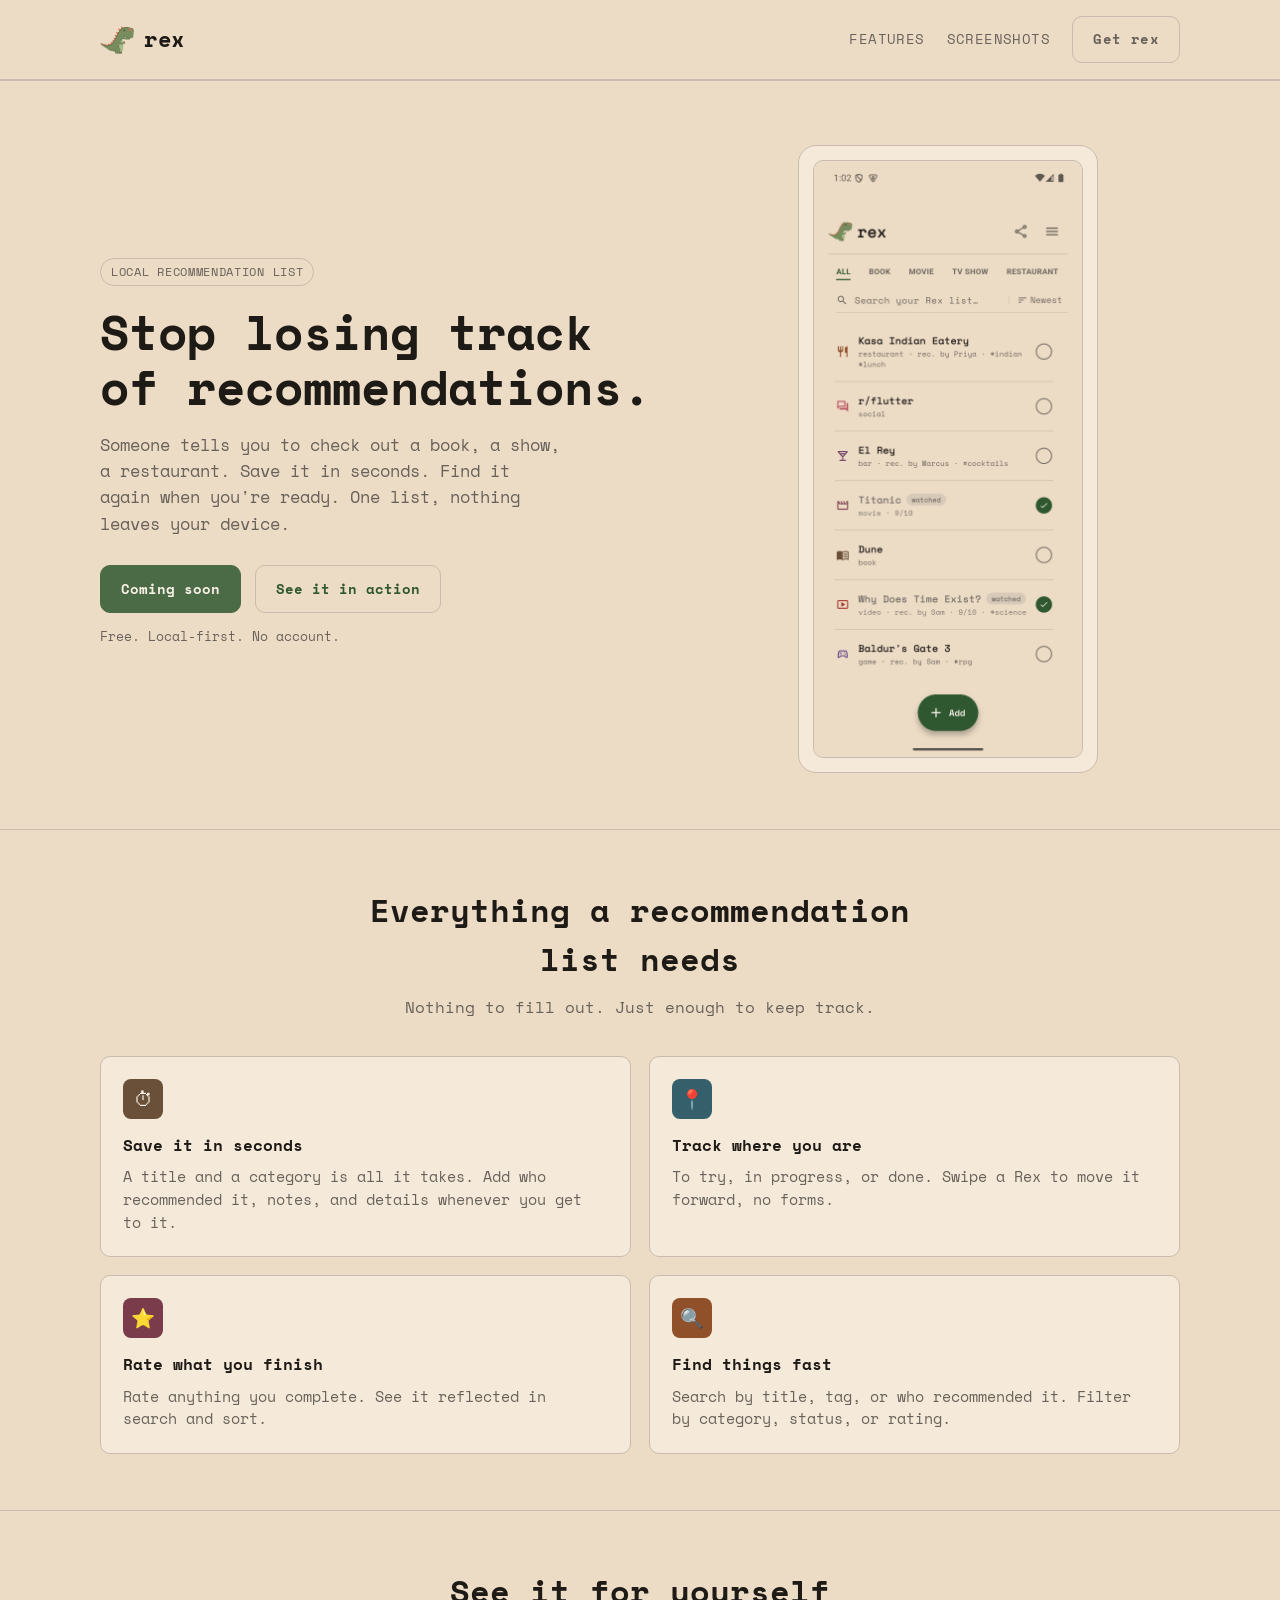
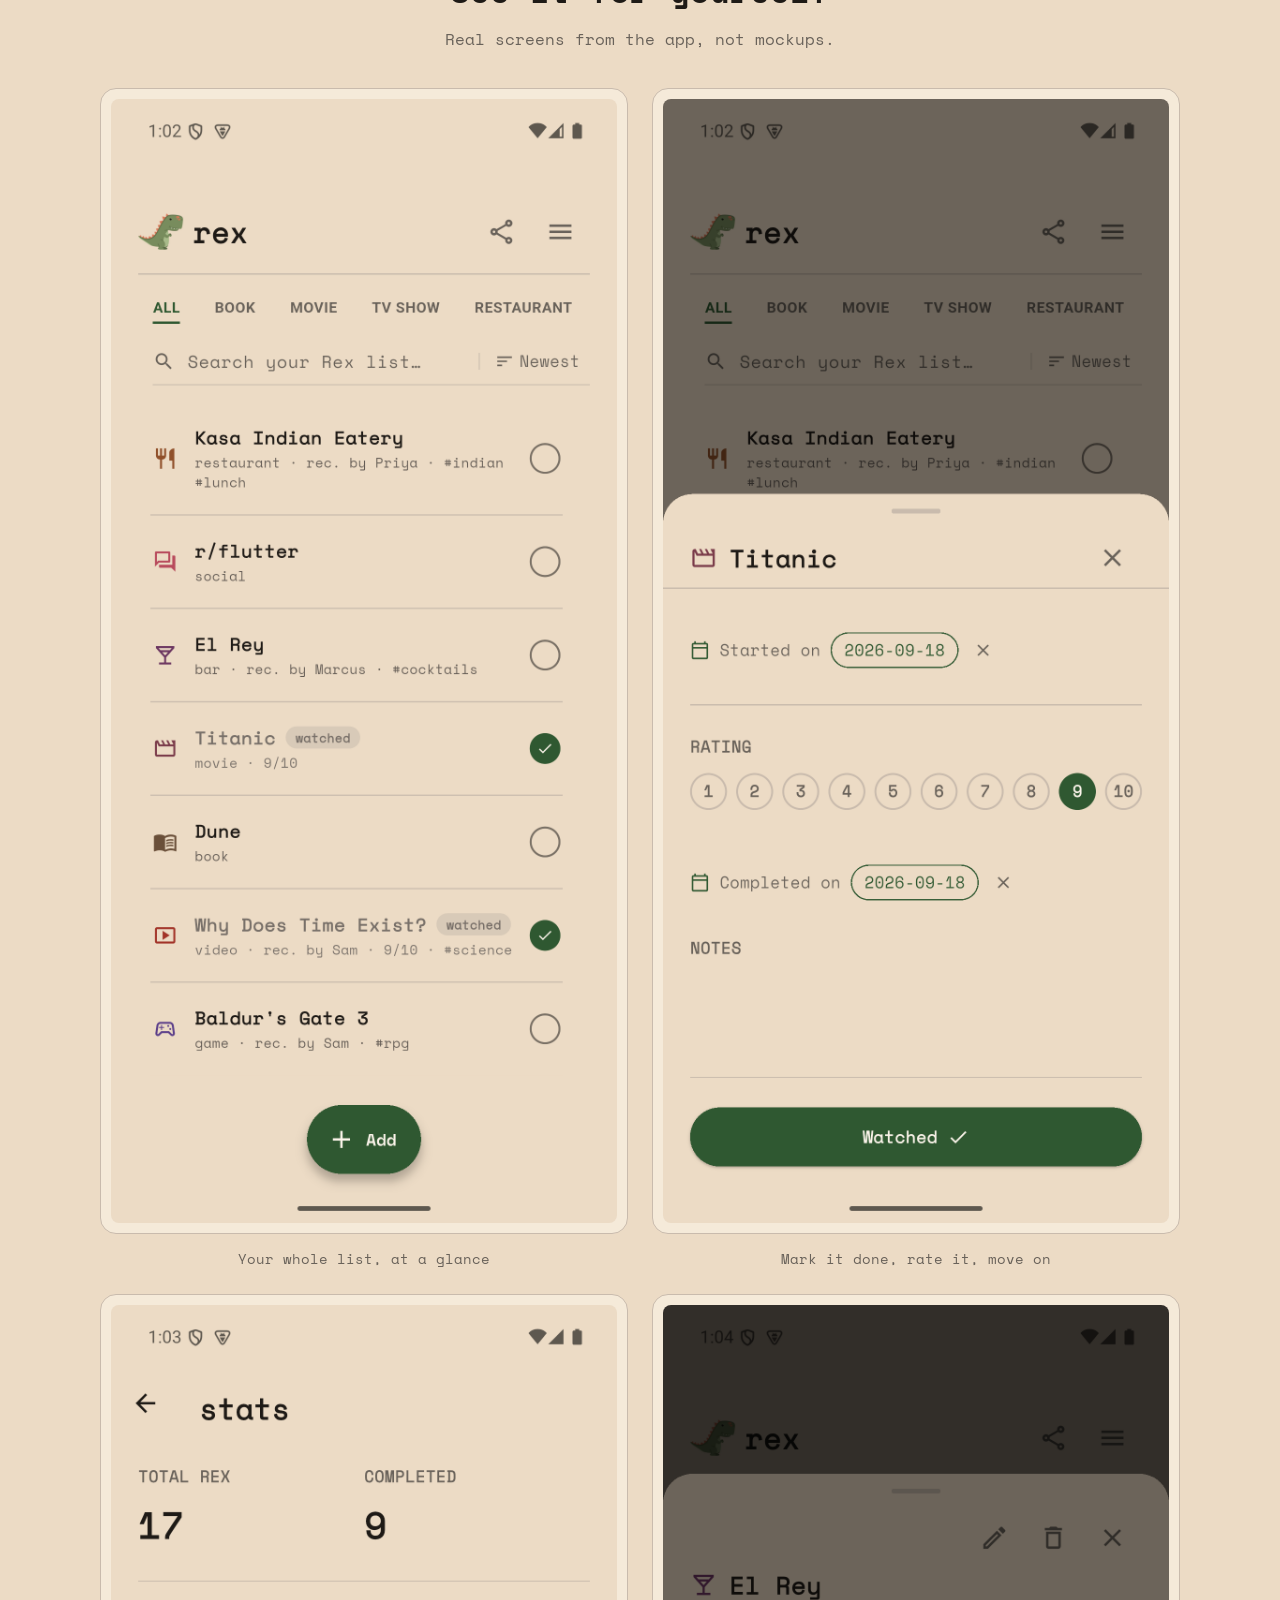
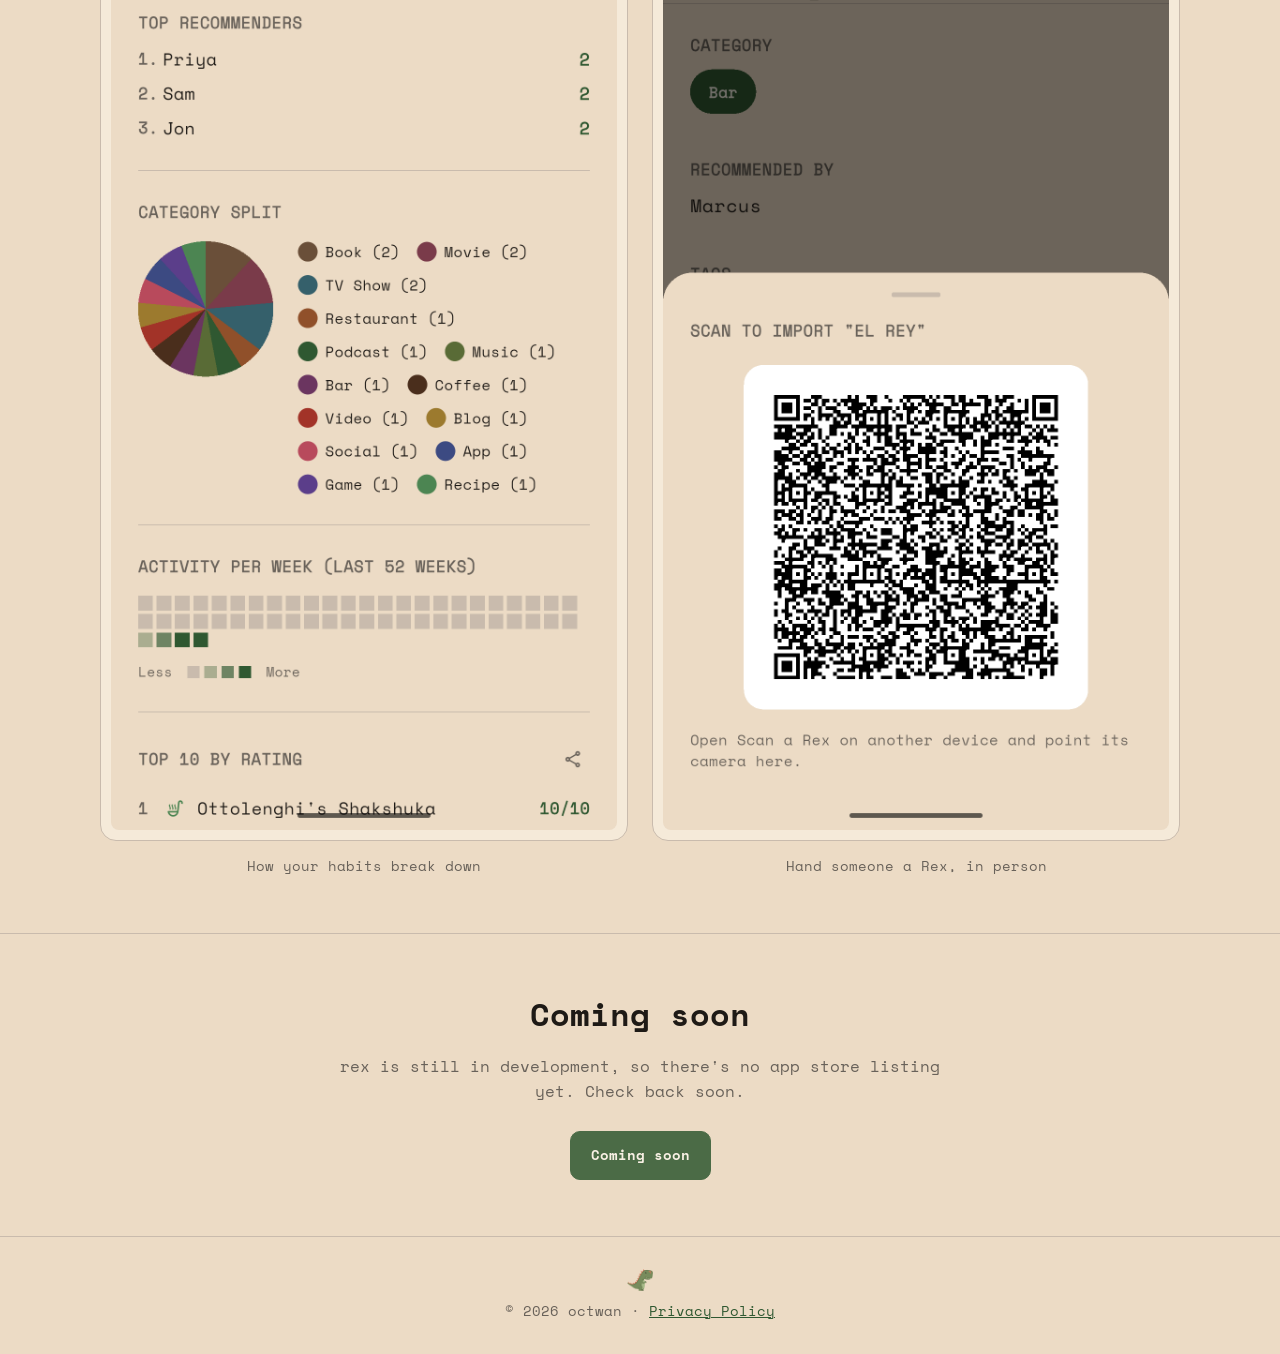
==== commit fda7b880: "Update from https://github.com/octwan/rexapp/commit/864fda82b9310ccc858946a54ef6452aa8189dfa" ====
--- a/index.html
+++ b/index.html
@@ -173,7 +173,7 @@
   <footer class="site-footer">
     <div class="wrap">
       <img src="assets/branding/rex_mark.png" alt="rex mascot" />
-      <p>&copy; 2026 octwan</p>
+      <p>&copy; 2026 octwan &middot; <a href="privacy.html">Privacy Policy</a></p>
     </div>
   </footer>
 </body>
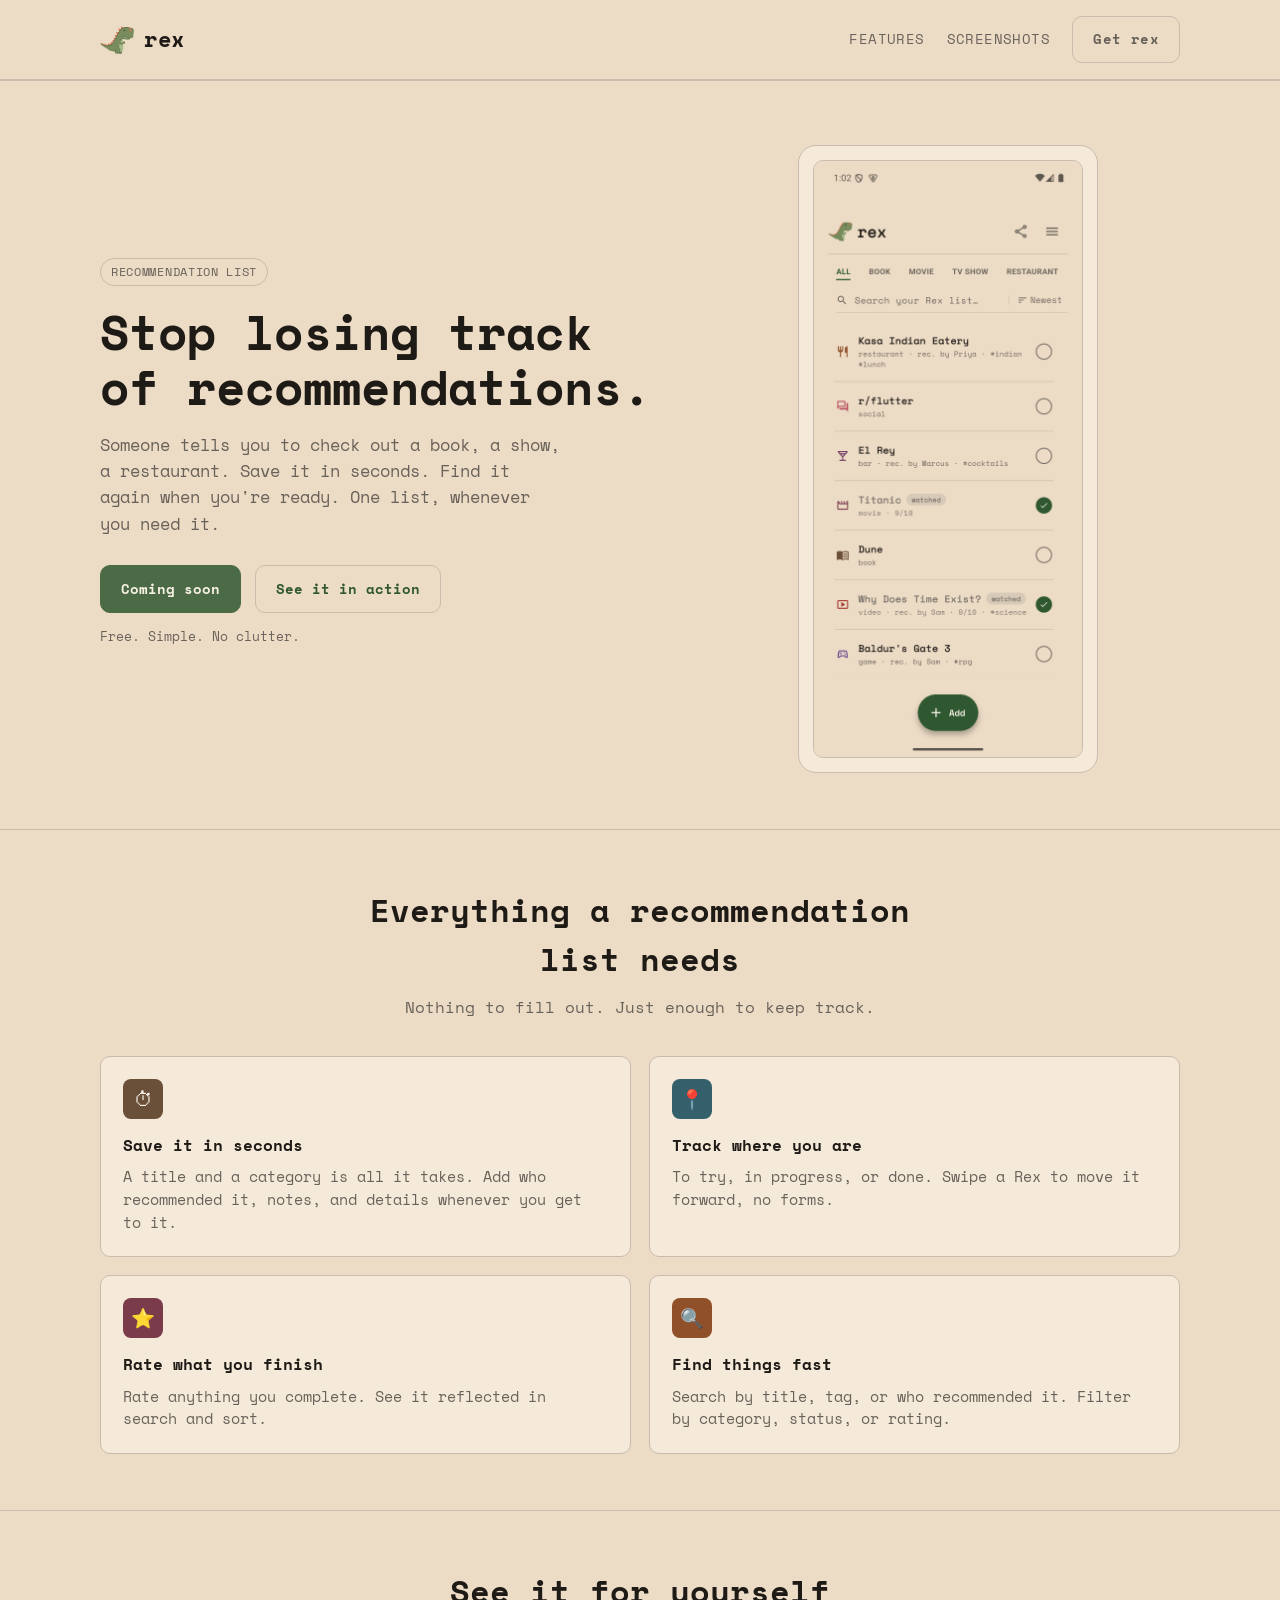
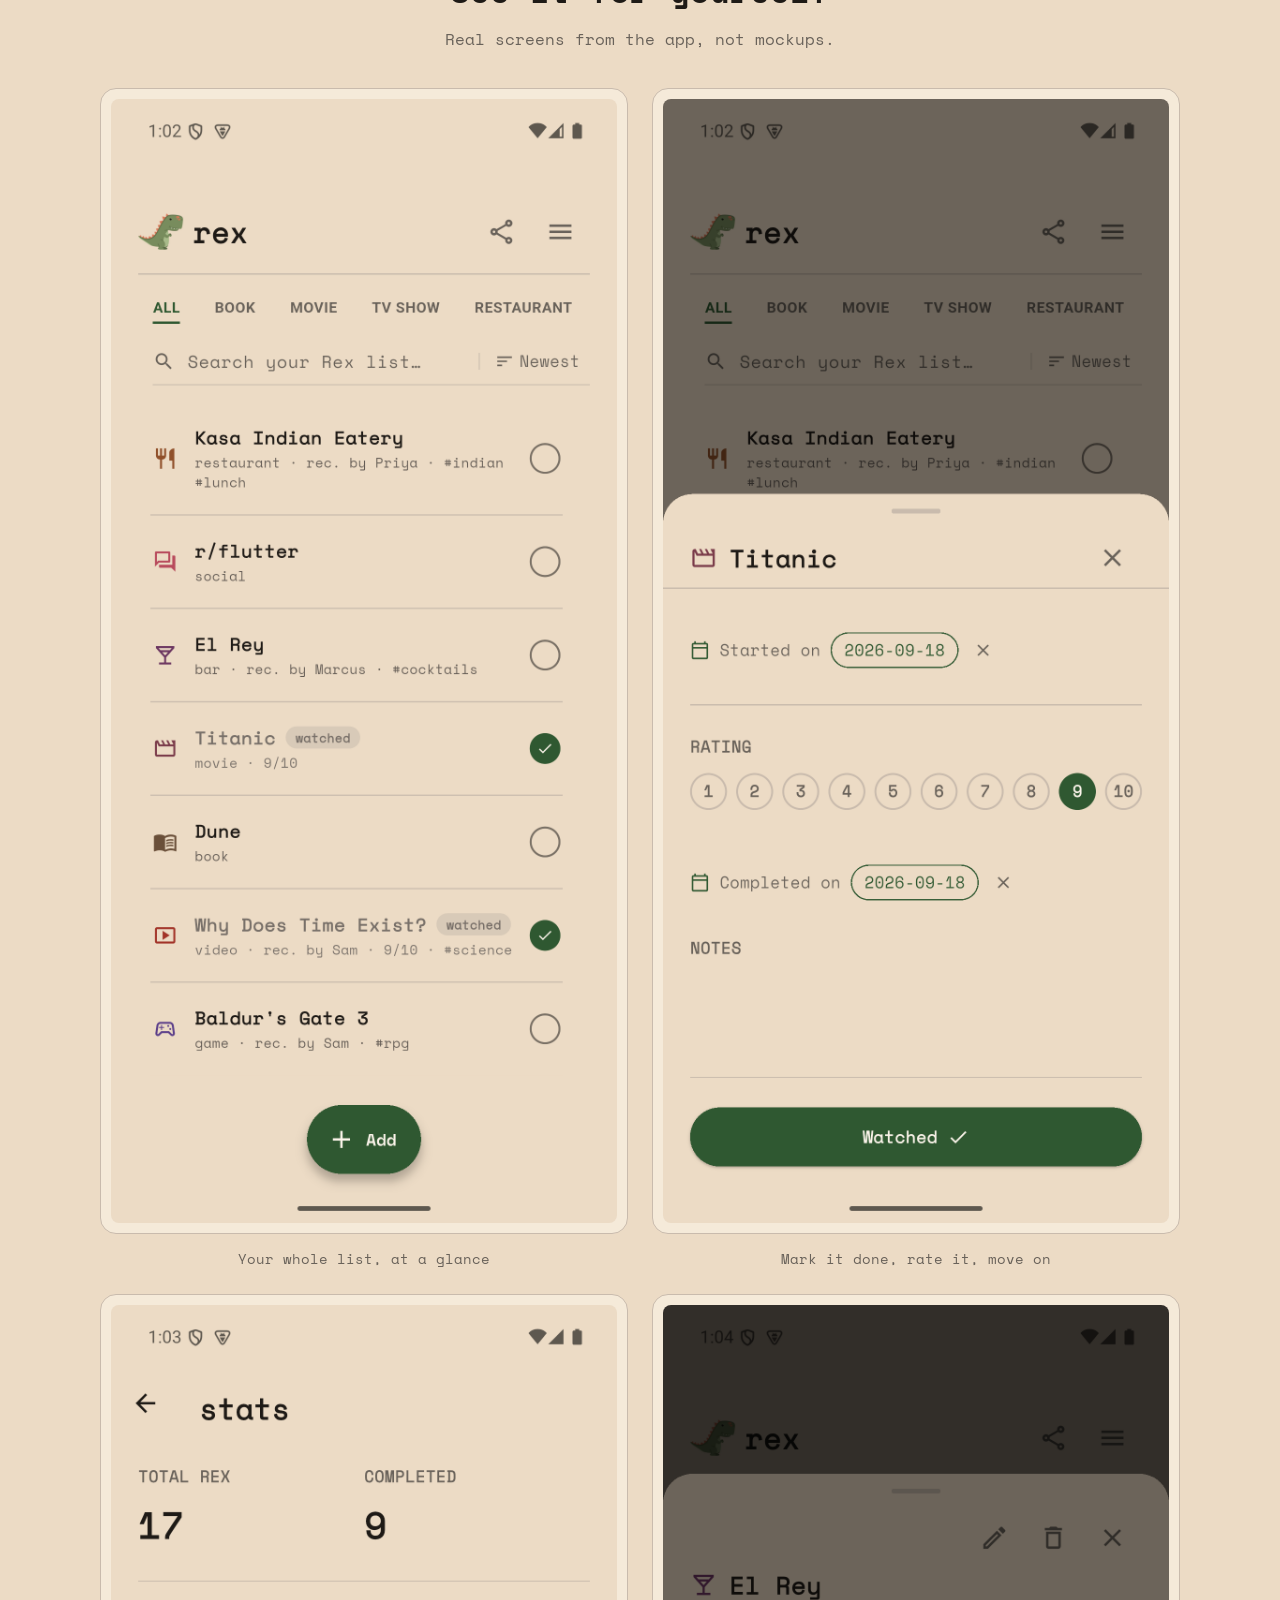
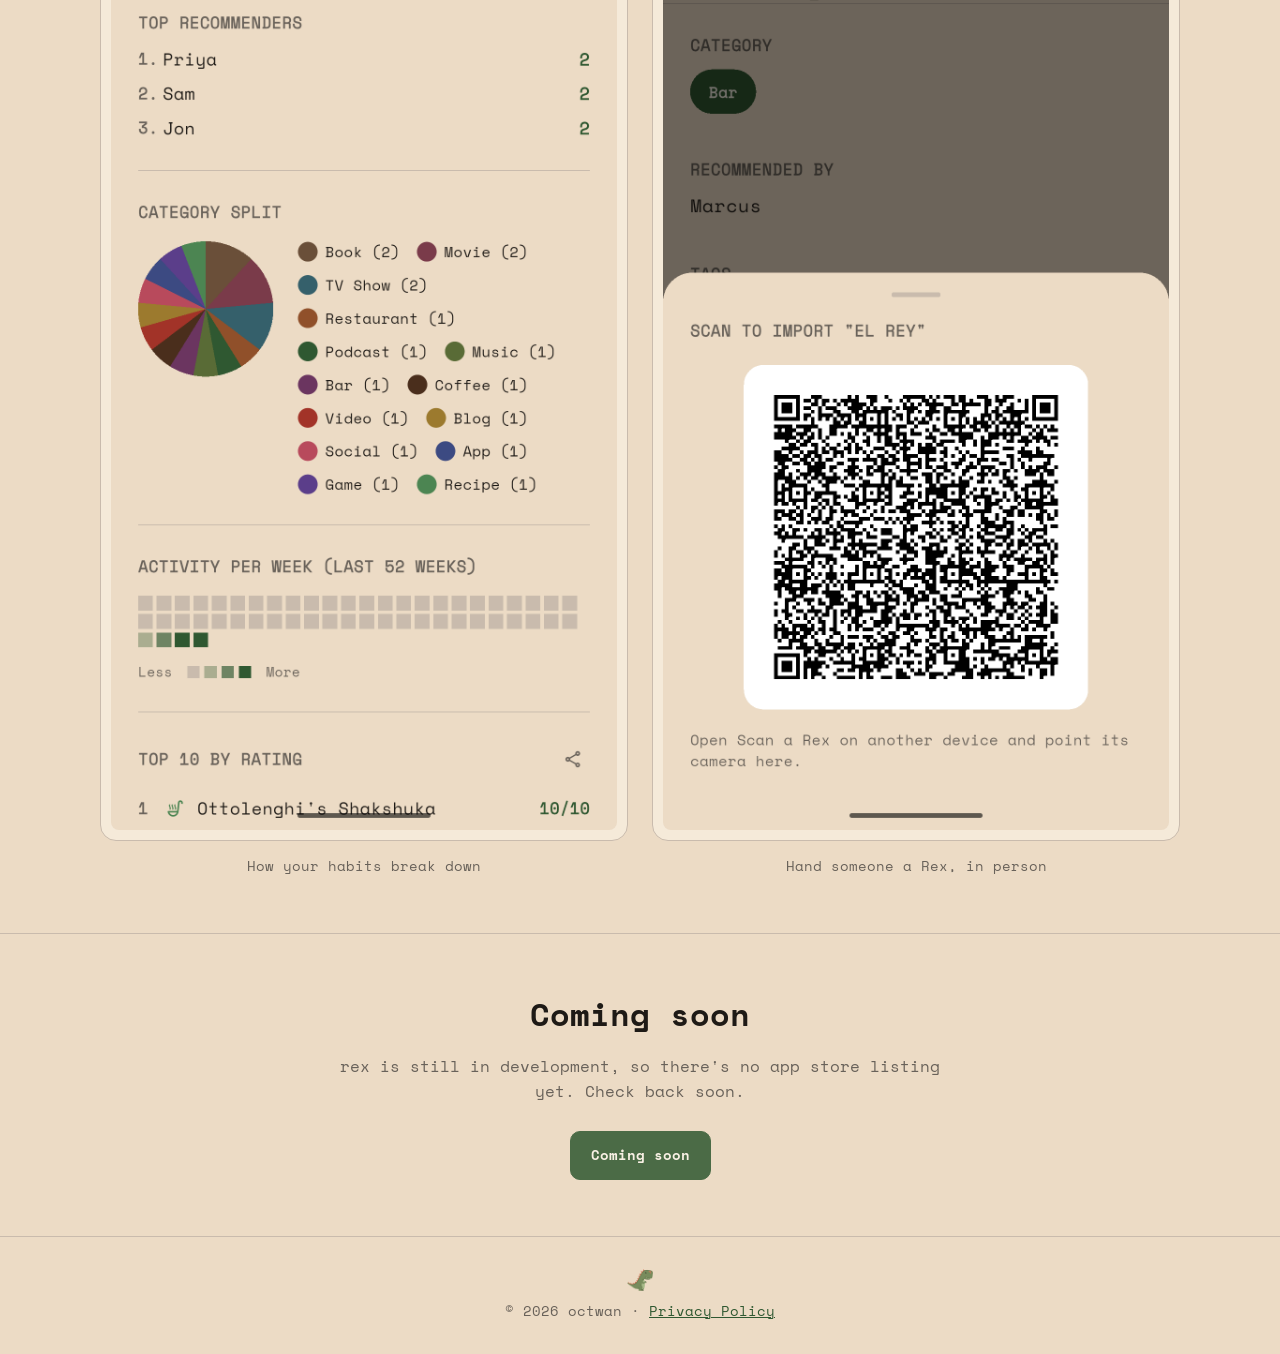
==== commit a894c407: "Update from https://github.com/octwan/rexapp/commit/d84bdd43b18dbbed42f4a10a65bb9c69476117fa" ====
--- a/index.html
+++ b/index.html
@@ -6,7 +6,7 @@
   <title>rex - a list for what people tell you to check out</title>
   <meta
     name="description"
-    content="A local list for the books, movies, shows, and restaurants people recommend to you. No account. Nothing leaves your device."
+    content="Track the books, movies, shows, and restaurants people recommend to you, all in one simple list."
   />
   <link rel="icon" type="image/png" href="assets/branding/favicon.png" />
   <link rel="preconnect" href="https://fonts.googleapis.com" />
@@ -36,12 +36,12 @@
     <section class="hero">
       <div class="wrap">
         <div class="hero-copy">
-          <span class="pill">Local recommendation list</span>
+          <span class="pill">Recommendation list</span>
           <h1>Stop losing track of recommendations.</h1>
           <p class="subhead">
             Someone tells you to check out a book, a show, a restaurant.
             Save it in seconds. Find it again when you're ready. One list,
-            nothing leaves your device.
+            whenever you need it.
           </p>
           <div class="hero-actions">
             <!-- TODO: link to app store listing / GitHub release once published -->
@@ -50,7 +50,7 @@
             </a>
             <a class="btn btn-secondary" href="#screenshots">See it in action</a>
           </div>
-          <p class="hero-note">Free. Local-first. No account.</p>
+          <p class="hero-note">Free. Simple. No clutter.</p>
         </div>
         <div class="hero-frame">
           <img
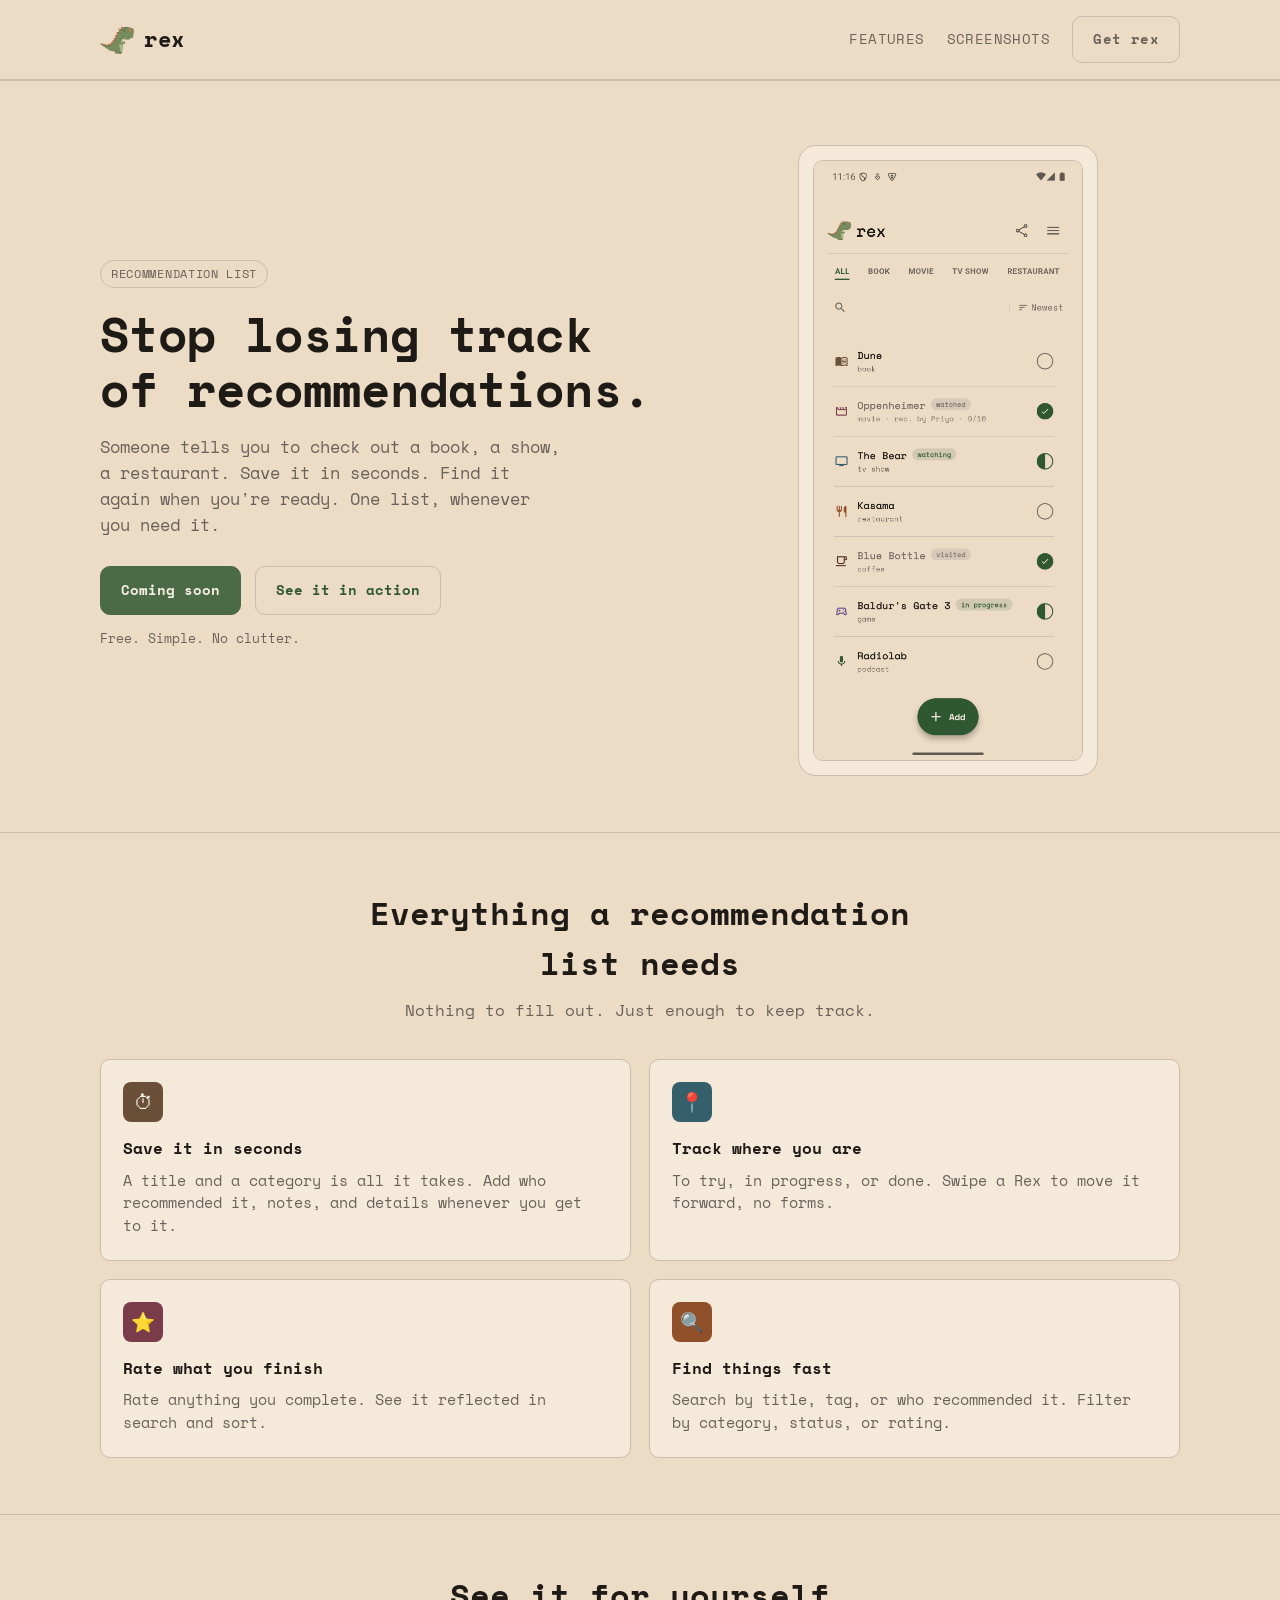
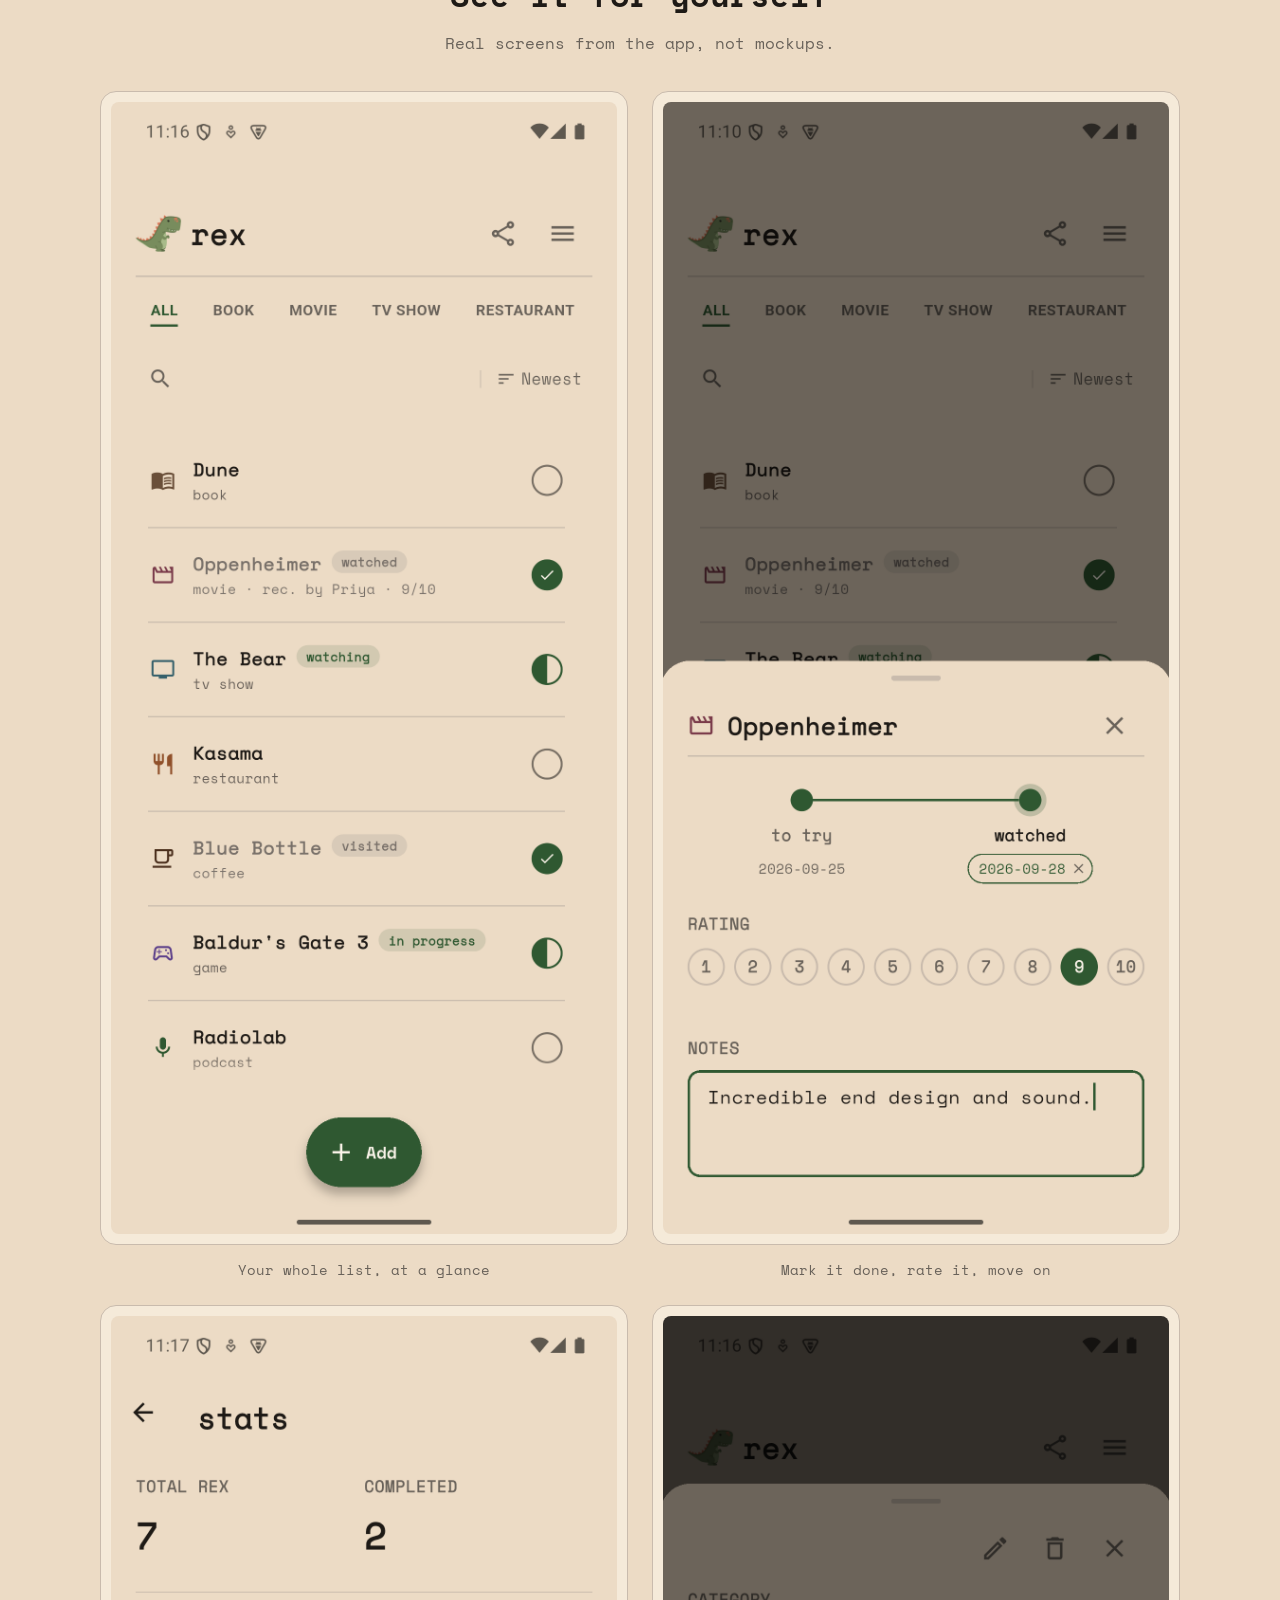
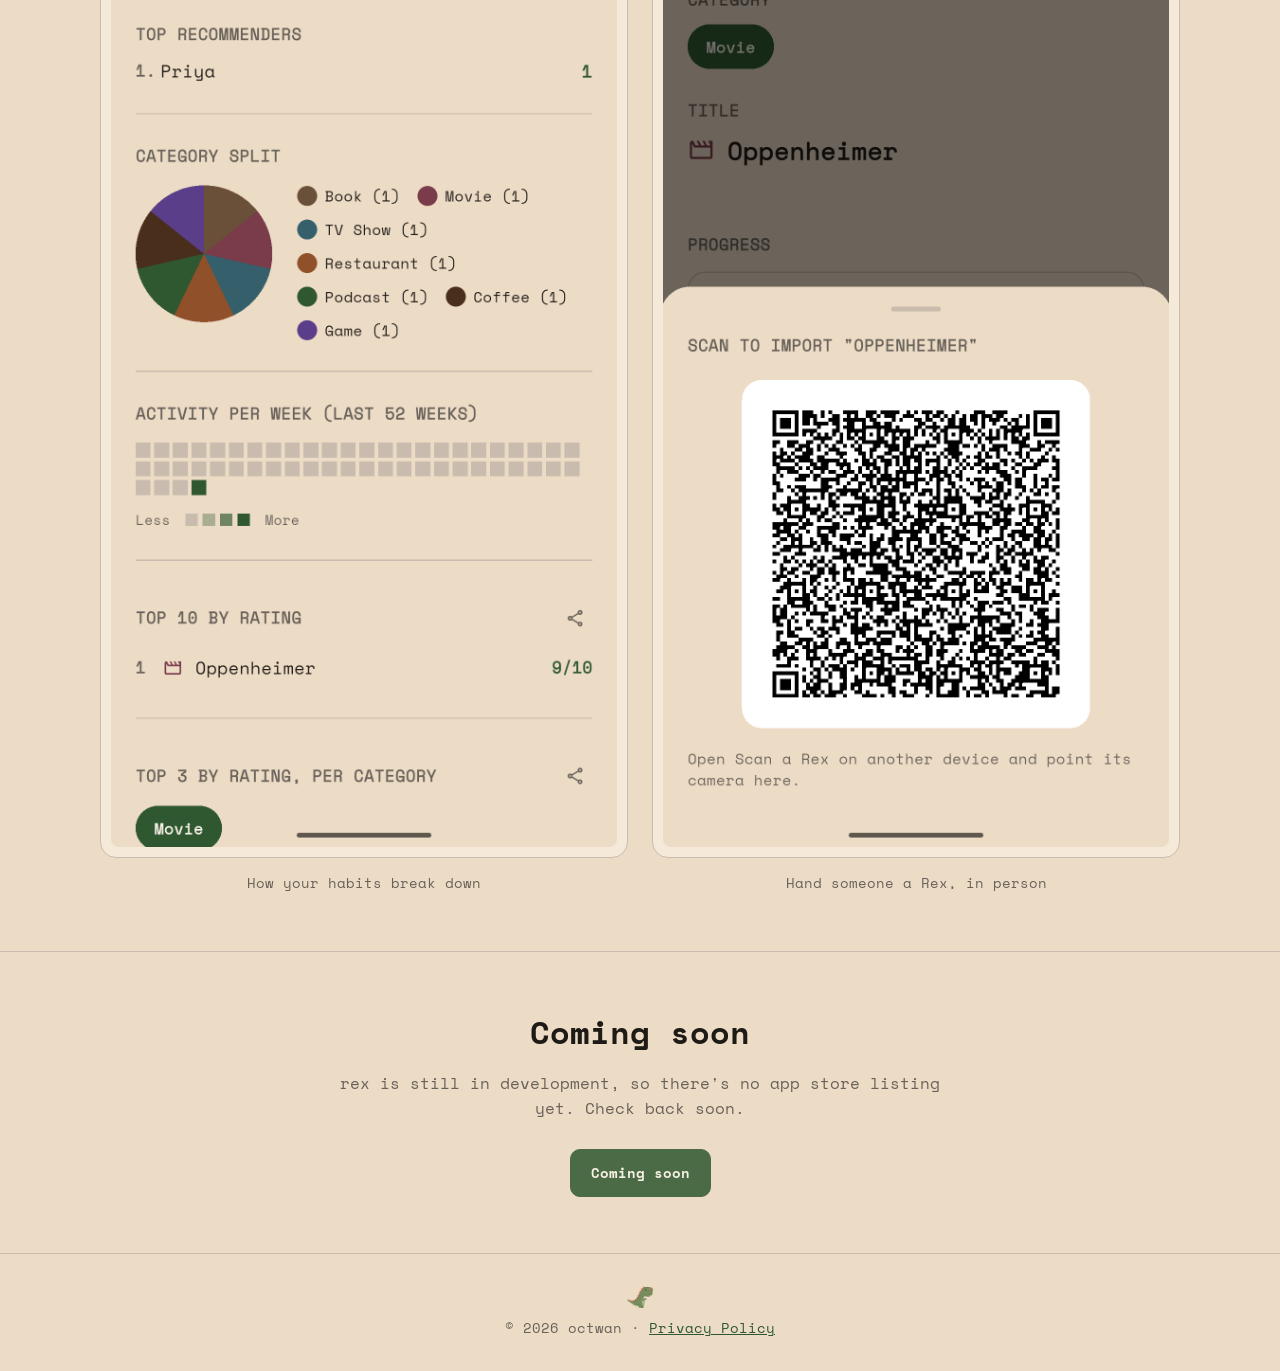
==== commit 17c0f0d6: "Update from https://github.com/octwan/rexapp/commit/6d8c992b635ff19fe0c37536352e1d95dffacbc8" ====
--- a/index.html
+++ b/index.html
@@ -54,7 +54,7 @@
         </div>
         <div class="hero-frame">
           <img
-            src="assets/screenshots/2026-09-18-main-list-view.png"
+            src="assets/screenshots/2026-09-28-main-list-view.png"
             alt="rex's main list view, showing saved recommendations across categories with tags, ratings, and a status toggle for each"
           />
         </div>
@@ -116,7 +116,7 @@
           <div class="screenshot-card">
             <div class="screenshot-frame">
               <img
-                src="assets/screenshots/2026-09-18-main-list-view.png"
+                src="assets/screenshots/2026-09-28-main-list-view.png"
                 alt="The main list view: recommendations across categories with tags, ratings, and quick status toggles"
               />
             </div>
@@ -125,7 +125,7 @@
           <div class="screenshot-card">
             <div class="screenshot-frame">
               <img
-                src="assets/screenshots/2026-09-18-status-transition-sheet.png"
+                src="assets/screenshots/2026-09-28-status-transition-sheet.png"
                 alt="Marking a movie as watched, with a start date, rating, completion date, and notes"
               />
             </div>
@@ -134,7 +134,7 @@
           <div class="screenshot-card">
             <div class="screenshot-frame">
               <img
-                src="assets/screenshots/2026-09-18-stats-category-split.png"
+                src="assets/screenshots/2026-09-28-stats-category-split.png"
                 alt="The Stats screen: totals, top recommenders, a category-split donut chart, and an activity heatmap"
               />
             </div>
@@ -143,7 +143,7 @@
           <div class="screenshot-card">
             <div class="screenshot-frame">
               <img
-                src="assets/screenshots/2026-09-18-qr-share.png"
+                src="assets/screenshots/2026-09-28-qr-share.png"
                 alt="A QR code generated for a single Rex, ready to be scanned and imported on another device"
               />
             </div>
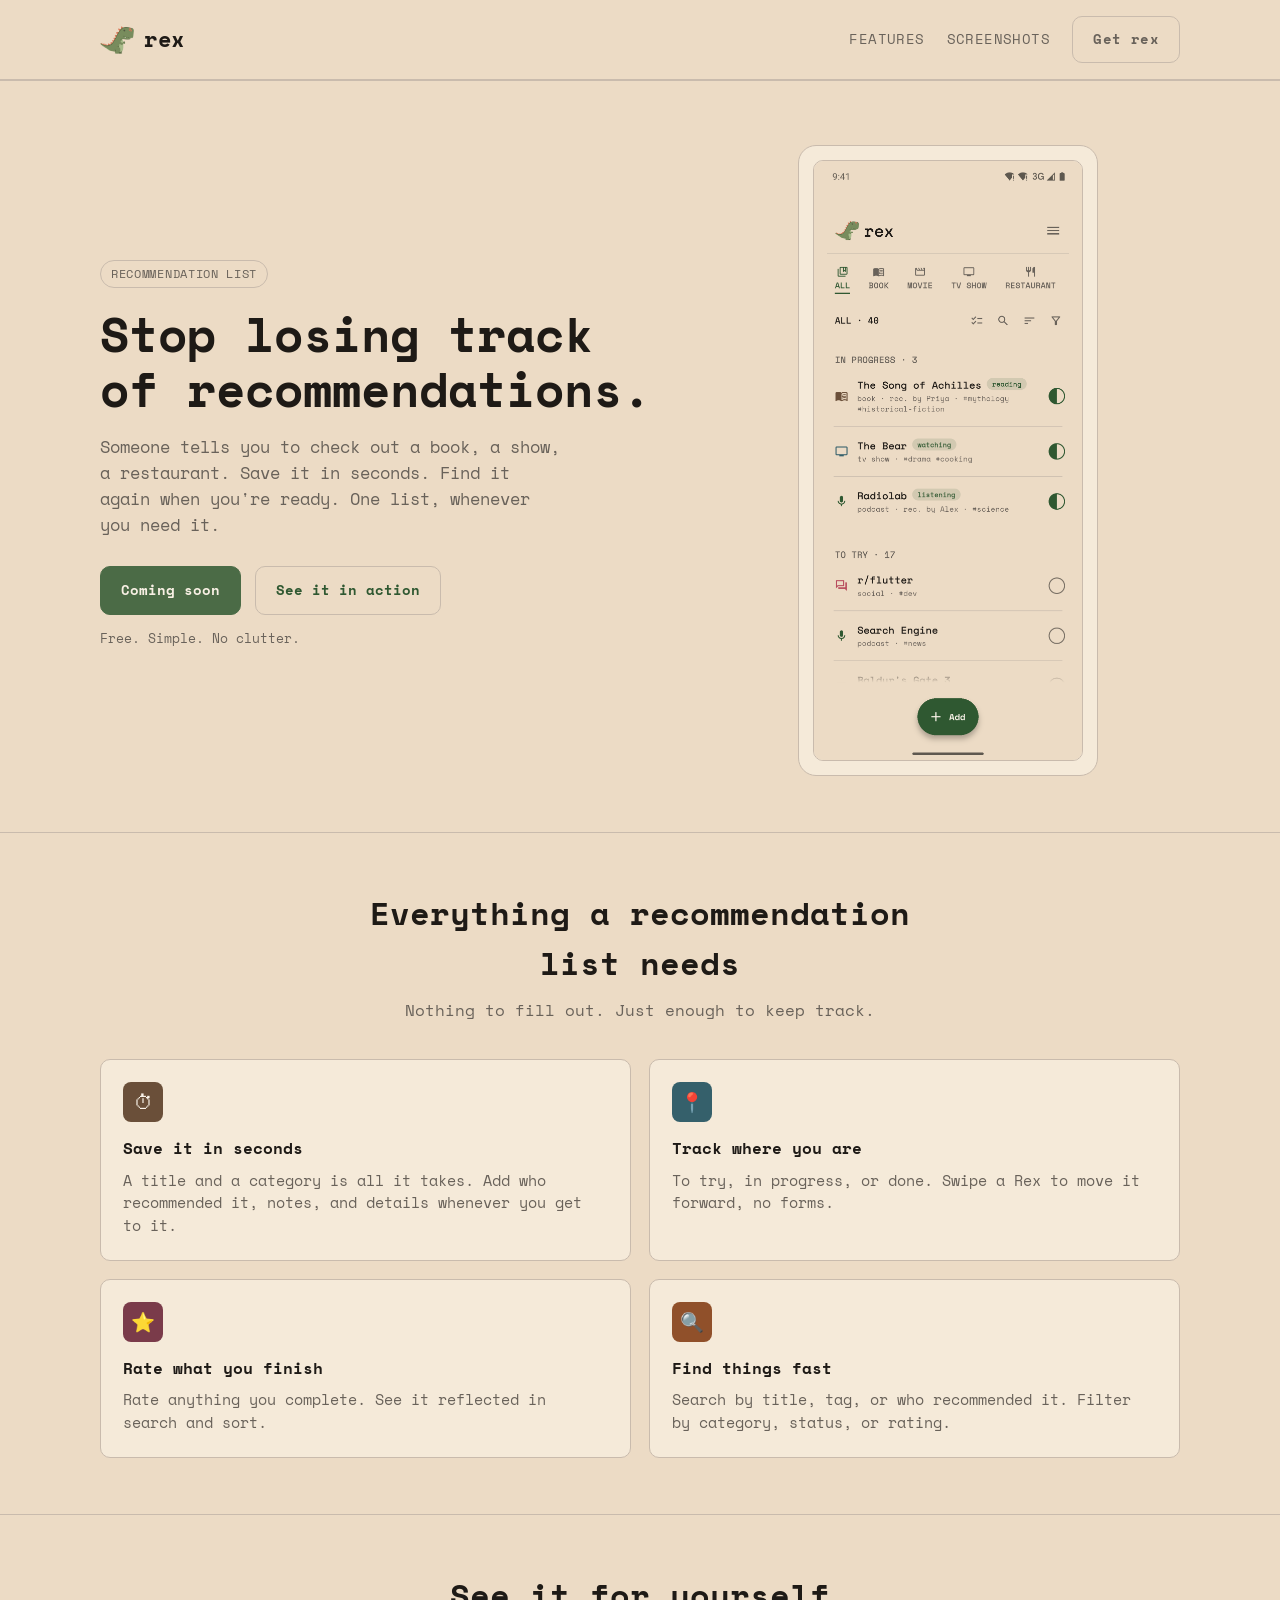
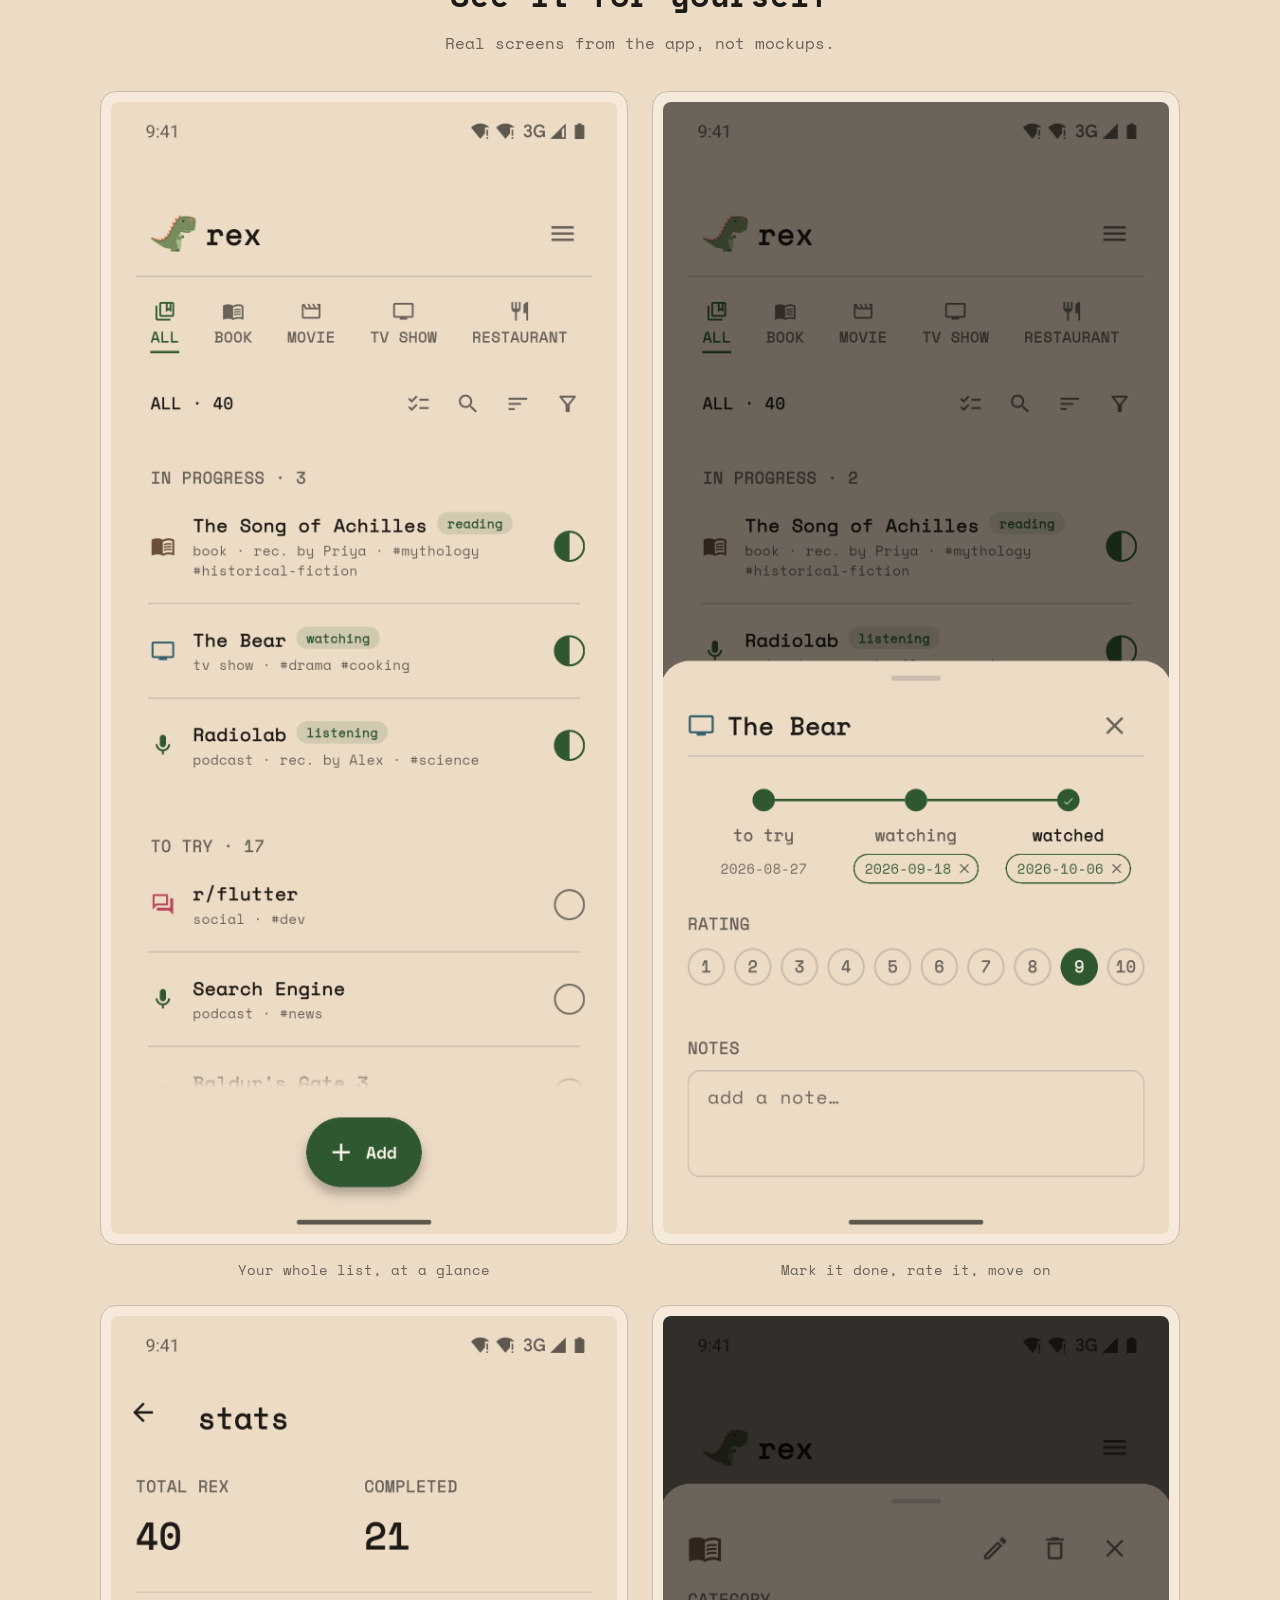
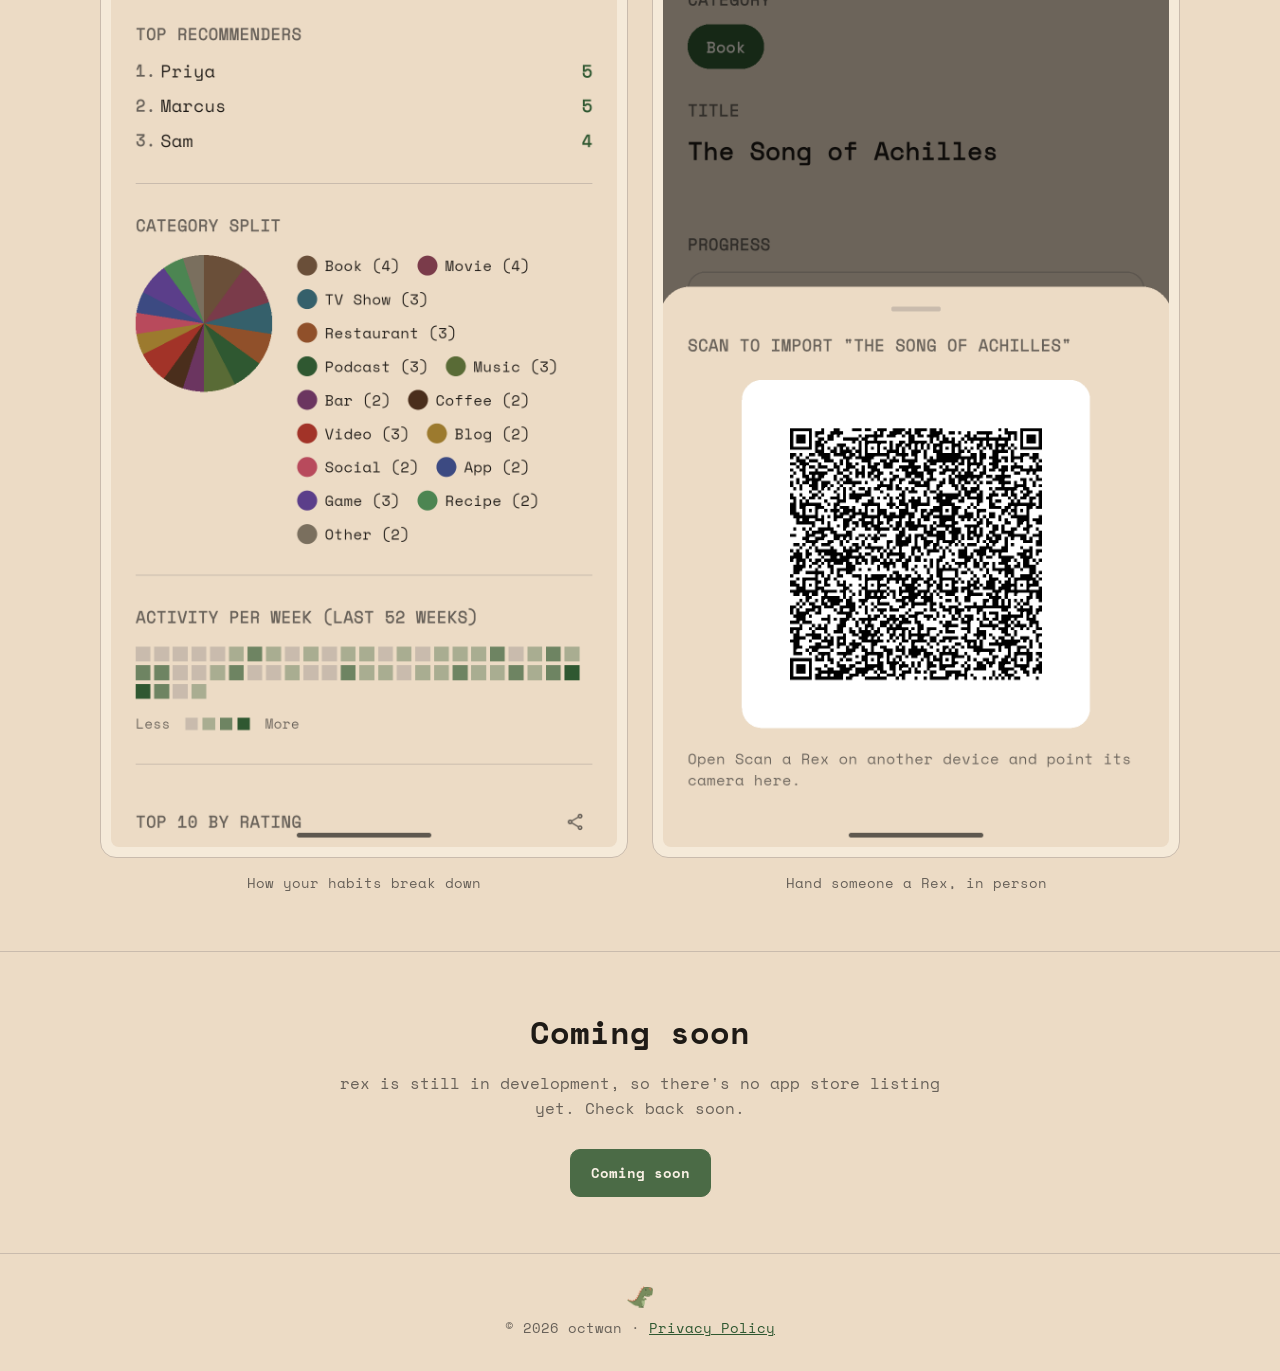
==== commit b06f8207: "Update from https://github.com/octwan/rexapp/commit/53db517332a27478d3c166cd8ecc90299f3ceab5" ====
--- a/index.html
+++ b/index.html
@@ -54,7 +54,7 @@
         </div>
         <div class="hero-frame">
           <img
-            src="assets/screenshots/2026-09-28-main-list-view.png"
+            src="assets/screenshots/2026-10-06-main-list-view.png"
             alt="rex's main list view, showing saved recommendations across categories with tags, ratings, and a status toggle for each"
           />
         </div>
@@ -116,7 +116,7 @@
           <div class="screenshot-card">
             <div class="screenshot-frame">
               <img
-                src="assets/screenshots/2026-09-28-main-list-view.png"
+                src="assets/screenshots/2026-10-06-main-list-view.png"
                 alt="The main list view: recommendations across categories with tags, ratings, and quick status toggles"
               />
             </div>
@@ -125,7 +125,7 @@
           <div class="screenshot-card">
             <div class="screenshot-frame">
               <img
-                src="assets/screenshots/2026-09-28-status-transition-sheet.png"
+                src="assets/screenshots/2026-10-06-status-transition-sheet.png"
                 alt="Marking a movie as watched, with a start date, rating, completion date, and notes"
               />
             </div>
@@ -134,7 +134,7 @@
           <div class="screenshot-card">
             <div class="screenshot-frame">
               <img
-                src="assets/screenshots/2026-09-28-stats-category-split.png"
+                src="assets/screenshots/2026-10-06-stats-category-split.png"
                 alt="The Stats screen: totals, top recommenders, a category-split donut chart, and an activity heatmap"
               />
             </div>
@@ -143,7 +143,7 @@
           <div class="screenshot-card">
             <div class="screenshot-frame">
               <img
-                src="assets/screenshots/2026-09-28-qr-share.png"
+                src="assets/screenshots/2026-10-06-qr-share.png"
                 alt="A QR code generated for a single Rex, ready to be scanned and imported on another device"
               />
             </div>
